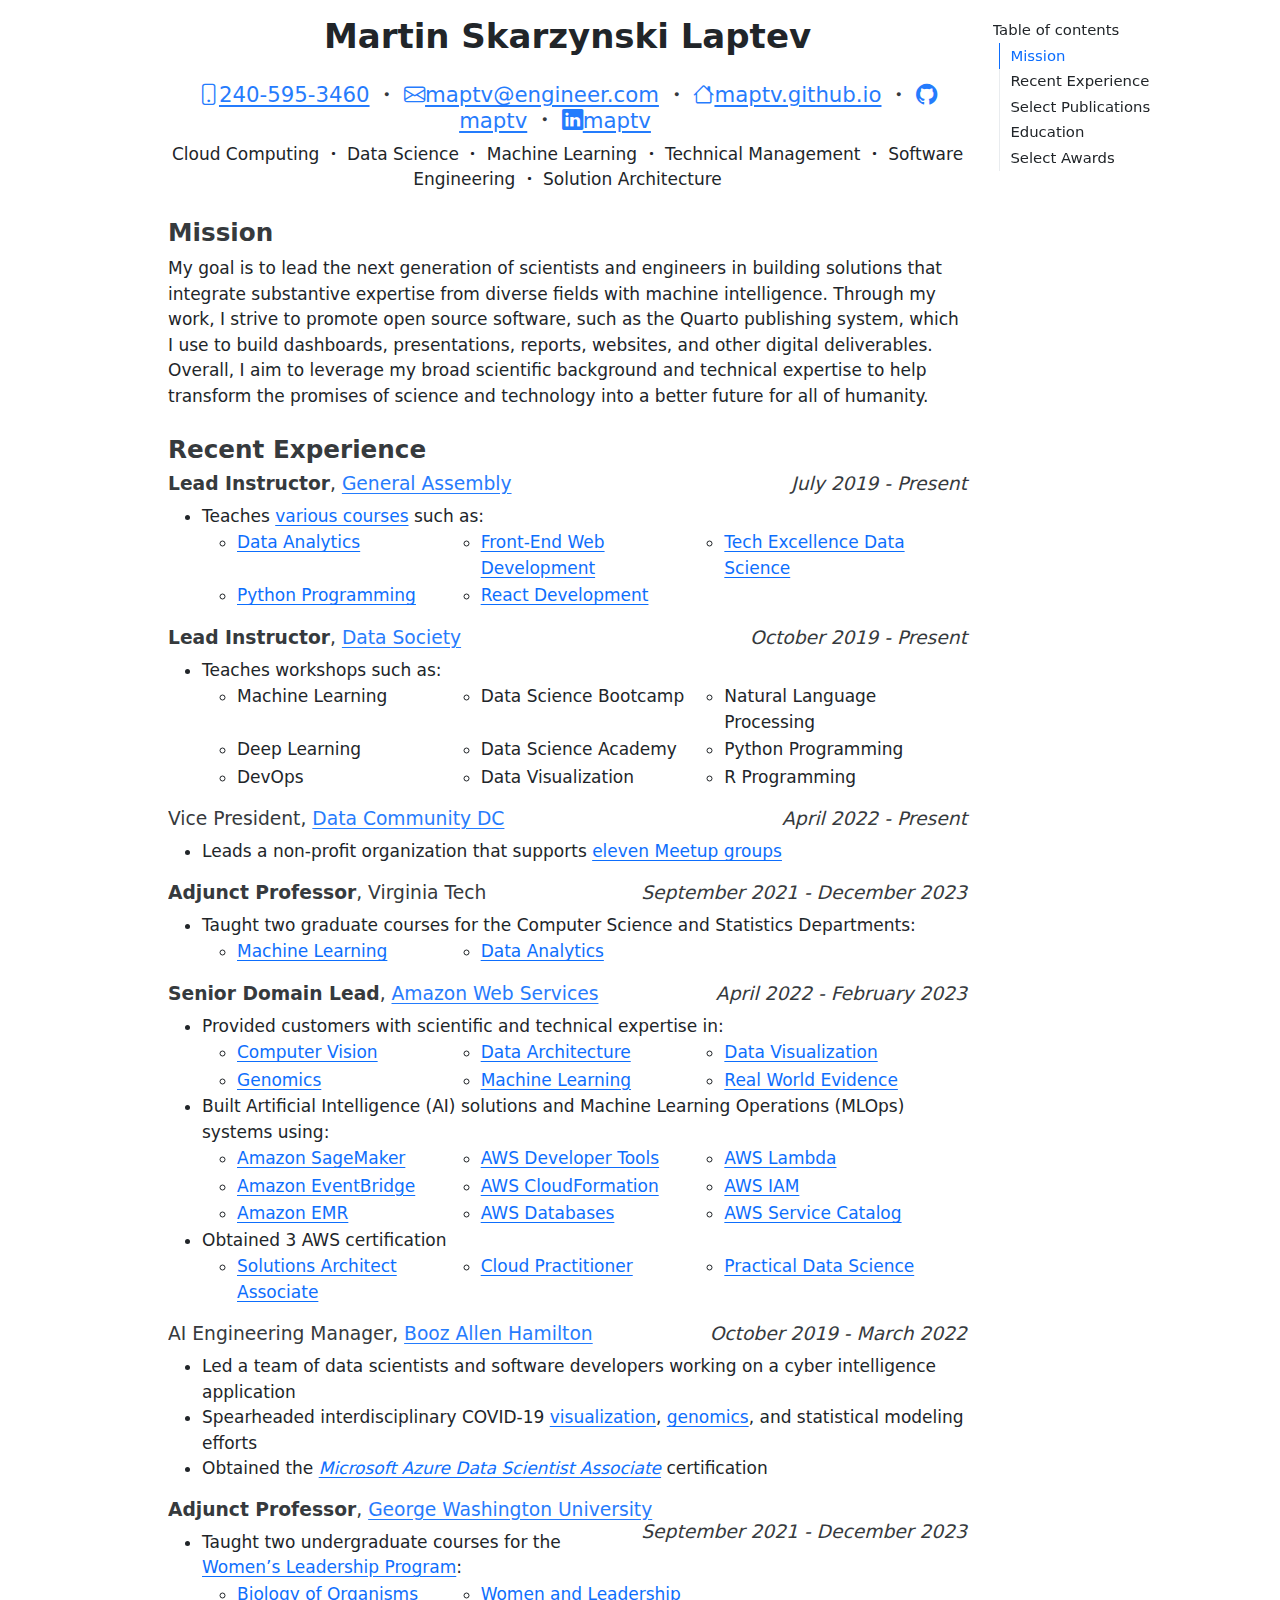
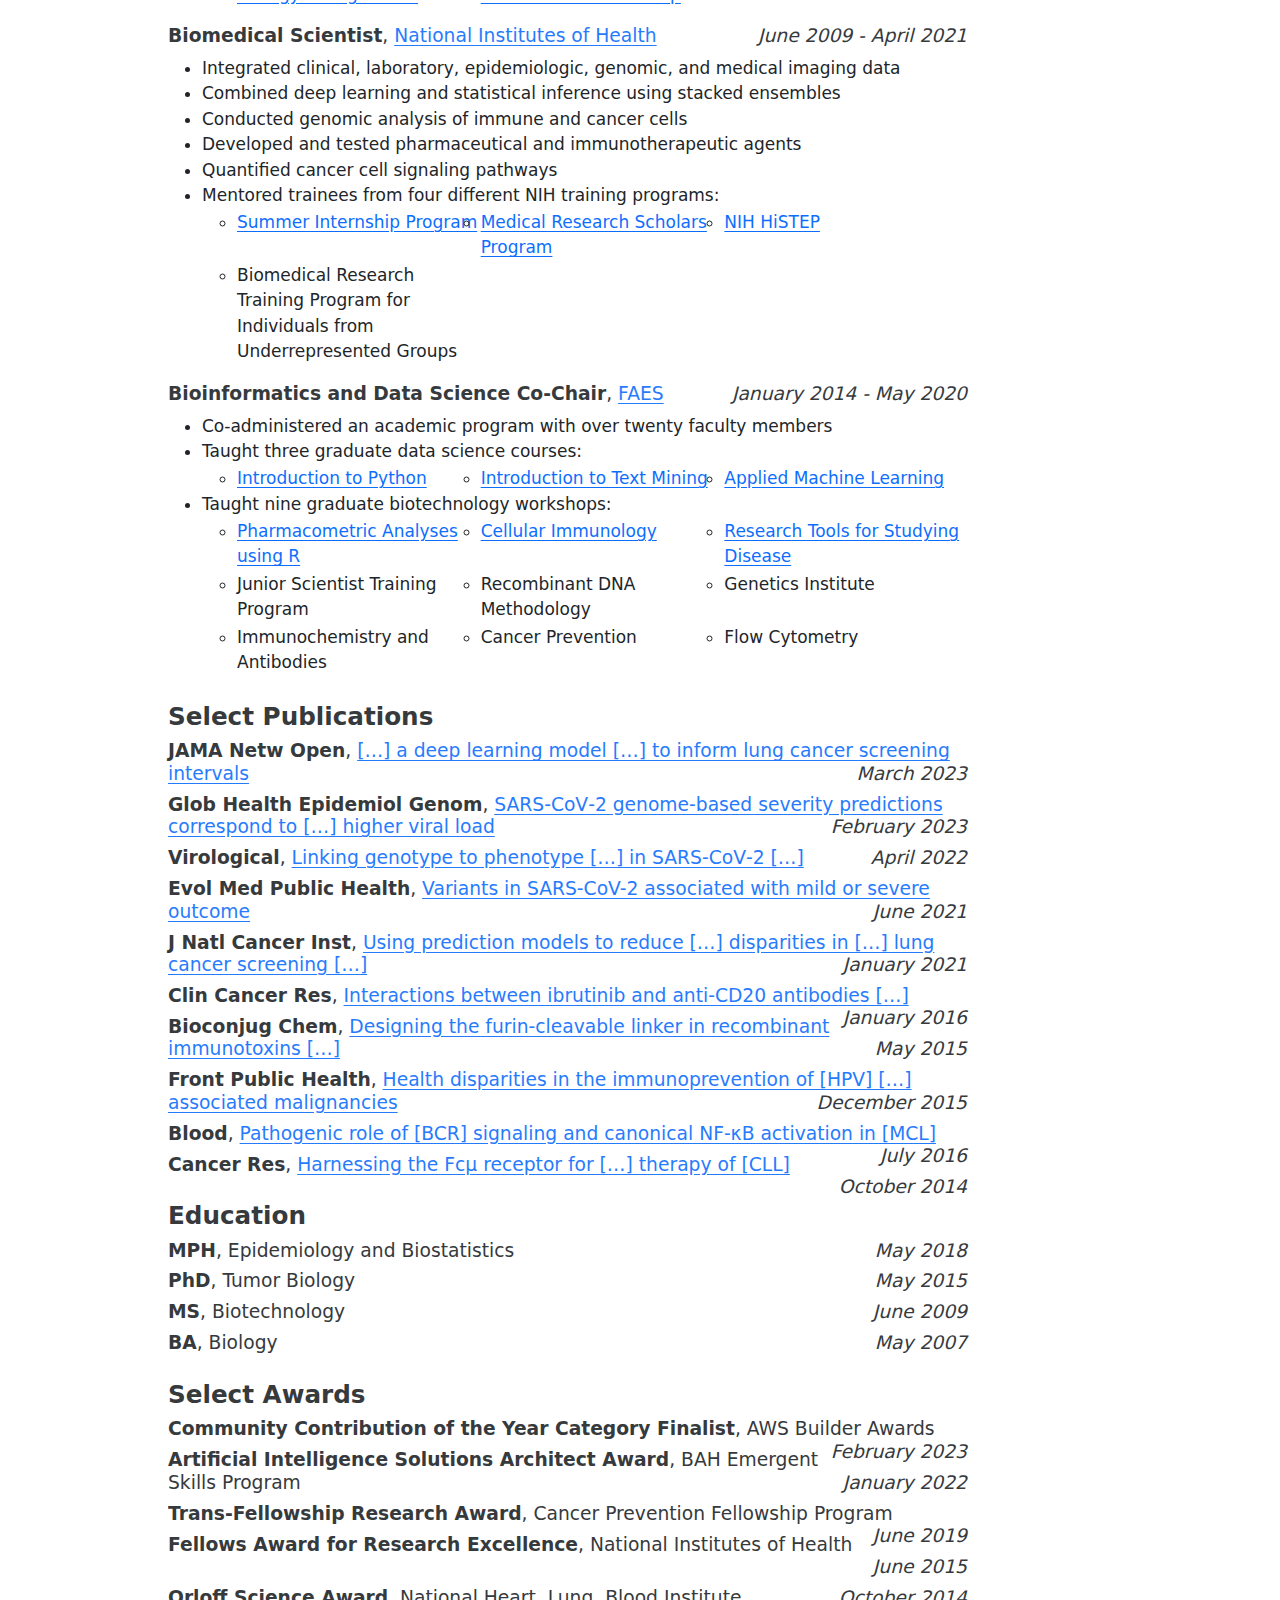
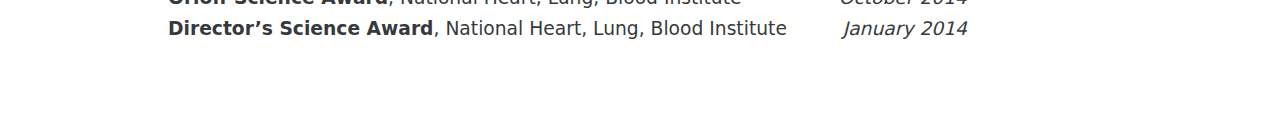
==== index.html @ 361488a6 "need to increase page width" ====
<!DOCTYPE html>
<html xmlns="http://www.w3.org/1999/xhtml" lang="en" xml:lang="en"><head>

<meta charset="utf-8">
<meta name="generator" content="quarto-1.4.489">

<meta name="viewport" content="width=device-width, initial-scale=1.0, user-scalable=yes">


<title>Martin Skarzynski Laptev</title>
<style>
code{white-space: pre-wrap;}
span.smallcaps{font-variant: small-caps;}
div.columns{display: flex; gap: min(4vw, 1.5em);}
div.column{flex: auto; overflow-x: auto;}
div.hanging-indent{margin-left: 1.5em; text-indent: -1.5em;}
ul.task-list{list-style: none;}
ul.task-list li input[type="checkbox"] {
  width: 0.8em;
  margin: 0 0.8em 0.2em -1em; /* quarto-specific, see https://github.com/quarto-dev/quarto-cli/issues/4556 */ 
  vertical-align: middle;
}
</style>


<script src="cv_files/libs/clipboard/clipboard.min.js"></script>
<script src="cv_files/libs/quarto-html/quarto.js"></script>
<script src="cv_files/libs/quarto-html/popper.min.js"></script>
<script src="cv_files/libs/quarto-html/tippy.umd.min.js"></script>
<script src="cv_files/libs/quarto-html/anchor.min.js"></script>
<link href="cv_files/libs/quarto-html/tippy.css" rel="stylesheet">
<link href="cv_files/libs/quarto-html/quarto-syntax-highlighting.css" rel="stylesheet" id="quarto-text-highlighting-styles">
<script src="cv_files/libs/bootstrap/bootstrap.min.js"></script>
<link href="cv_files/libs/bootstrap/bootstrap-icons.css" rel="stylesheet">
<link href="cv_files/libs/bootstrap/bootstrap.min.css" rel="stylesheet" id="quarto-bootstrap" data-mode="light">


<link rel="stylesheet" href="cv.css">
</head>

<body>

<div id="quarto-content" class="page-columns page-rows-contents page-layout-article">
<div id="quarto-margin-sidebar" class="sidebar margin-sidebar">
  <nav id="TOC" role="doc-toc" class="toc-active">
    <h2 id="toc-title">Table of contents</h2>
   
  <ul>
  <li><a href="#mission" id="toc-mission" class="nav-link active" data-scroll-target="#mission">Mission</a></li>
  <li><a href="#recent-experience" id="toc-recent-experience" class="nav-link" data-scroll-target="#recent-experience">Recent Experience</a></li>
  <li><a href="#select-publications" id="toc-select-publications" class="nav-link" data-scroll-target="#select-publications">Select Publications</a></li>
  <li><a href="#education" id="toc-education" class="nav-link" data-scroll-target="#education">Education</a></li>
  <li><a href="#select-awards" id="toc-select-awards" class="nav-link" data-scroll-target="#select-awards">Select Awards</a></li>
  </ul>
</nav>
</div>
<main class="content" id="quarto-document-content">

<header id="title-block-header" class="quarto-title-block default">
<div class="quarto-title">
<h1 class="title">Martin Skarzynski Laptev</h1>
</div>



<div class="quarto-title-meta">

    
  
    
  </div>
  


</header>


<section id="maptvengineer.com-maptv.github.io-maptv-maptv" class="level4 centered">
<h4 class="centered anchored" data-anchor-id="maptvengineer.com-maptv.github.io-maptv-maptv"><a href="tel:240-595-3460" class="bi bi-phone">240-595-3460</a> <span class="bi bi-dot"></span> <a href="mailto:maptv@engineer.com" class="bi bi-envelope">maptv@engineer.com</a> <span class="bi bi-dot"></span> <a href="https://maptv.github.io" class="bi bi-house">maptv.github.io</a> <span class="bi bi-dot"></span> <a href="https://github.com/maptv" class="bi bi-github">maptv</a> <span class="bi bi-dot"></span> <a href="https://linkedin.com/in/maptv" class="bi bi-linkedin">maptv</a></h4>
<section id="cloud-computing-data-science-machine-learning-technical-management-software-engineering-solution-architecture" class="level7 centered">
<p class="heading centered">Cloud Computing <span class="bi bi-dot blue"></span> Data Science <span class="bi bi-dot"></span> Machine Learning <span class="bi bi-dot"></span> Technical Management <span class="bi bi-dot"></span> Software Engineering <span class="bi bi-dot"></span> Solution Architecture</p>
</section>
</section>
<section id="mission" class="level3">
<h3 class="anchored" data-anchor-id="mission">Mission</h3>
<p>My goal is to lead the next generation of scientists and engineers in building solutions that integrate substantive expertise from diverse fields with machine intelligence. Through my work, I strive to promote open source software, such as the Quarto publishing system, which I use to build dashboards, presentations, reports, websites, and other digital deliverables. Overall, I aim to leverage my broad scientific background and technical expertise to help transform the promises of science and technology into a better future for all of humanity.</p>
</section>
<section id="recent-experience" class="level3">
<h3 class="anchored" data-anchor-id="recent-experience">Recent Experience</h3>
<section id="lead-instructor-general-assembly-july-2019-present" class="level5">
<h5 class="anchored" data-anchor-id="lead-instructor-general-assembly-july-2019-present"><span style="font-weight: 900;">Lead Instructor</span>, <a href="https://generalassemb.ly">General Assembly</a> <span class="cvdate">July 2019 ‑ Present</span></h5>
<ul>
<li>Teaches <a href="https://generalassemb.ly/instructors/martin-skarzynski/23420">various courses</a> such as:
<ul>
<li><a href="https://generalassemb.ly/education/data-analytics">Data Analytics</a></li>
<li><a href="https://generalassemb.ly/education/front-end-web-development">Front-End Web Development</a></li>
<li><a href="https://www.boozallen.com/e/insight/blog/path-to-technical-success">Tech Excellence Data Science</a></li>
<li><a href="https://generalassemb.ly/education/python-programming">Python Programming</a></li>
<li><a href="https://generalassemb.ly/education/react-development">React Development</a></li>
</ul></li>
</ul>
</section>
<section id="lead-instructor-data-society-october-2019-present" class="level5">
<h5 class="anchored" data-anchor-id="lead-instructor-data-society-october-2019-present"><span style="font-weight: 900;">Lead Instructor</span>, <a href="https://datasociety.com">Data Society</a> <span class="cvdate">October 2019 ‑ Present</span></h5>
<ul>
<li>Teaches workshops such as:
<ul>
<li>Machine Learning</li>
<li>Data Science Bootcamp</li>
<li>Natural Language Processing</li>
<li>Deep Learning</li>
<li>Data Science Academy</li>
<li>Python Programming</li>
<li>DevOps</li>
<li>Data Visualization</li>
<li>R Programming</li>
</ul></li>
</ul>
</section>
<section id="vice-president-data-community-dc-april-2022-present" class="level5">
<h5 class="anchored" data-anchor-id="vice-president-data-community-dc-april-2022-present">Vice President, <a href="https://www.datacommunitydc.org">Data Community DC</a> <span class="cvdate">April 2022 ‑ Present</span></h5>
<ul>
<li>Leads a non‑profit organization that supports <a href="https://www.datacommunitydc.org/meetups-overview">eleven Meetup groups</a></li>
</ul>
</section>
<section id="adjunct-professor-virginia-tech-september-2021-december-2023" class="level5">
<h5 class="anchored" data-anchor-id="adjunct-professor-virginia-tech-september-2021-december-2023"><span style="font-weight: 900;">Adjunct Professor</span>, Virginia Tech <span class="cvdate">September 2021 ‑ December 2023</span></h5>
<ul>
<li>Taught two graduate courses for the Computer Science and Statistics Departments:
<ul>
<li><a href="https://cs.vt.edu/Graduate/Courses/GradCourseDescriptions.html#:~:text=CS%205805%2D6%20%2D%20Machine%20Learning%C2%A0">Machine Learning</a></li>
<li><a href="https://cs.vt.edu/Graduate/Courses/GradCourseDescriptions.html#:~:text=CS%205525%2D6%20(STAT%205525%2D6)%20%2D%20Data%20Analytics">Data Analytics</a></li>
</ul></li>
</ul>
</section>
<section id="senior-domain-lead-amazon-web-services-april-2022-february-2023" class="level5">
<h5 class="anchored" data-anchor-id="senior-domain-lead-amazon-web-services-april-2022-february-2023"><span style="font-weight: 900;">Senior Domain Lead</span>, <a href="https://aws.amazon.com">Amazon Web Services</a> <span class="cvdate">April 2022 ‑ February 2023</span></h5>
<ul>
<li>Provided customers with scientific and technical expertise in:
<ul>
<li><a href="https://aws.amazon.com/health/solutions/medicalimaging">Computer Vision</a></li>
<li><a href="https://aws.amazon.com/big-data/datalakes-and-analytics/modern-data-architecture">Data Architecture</a></li>
<li><a href="https://docs.aws.amazon.com/wellarchitected/latest/analytics-lens/data-visualization">Data Visualization</a></li>
<li><a href="https://aws.amazon.com/health/genomics">Genomics</a></li>
<li><a href="https://aws.amazon.com/health/machine-learning">Machine Learning</a></li>
<li><a href="https://aws.amazon.com/marketplace/solutions/healthcare/health-records">Real World Evidence</a></li>
</ul></li>
<li>Built Artificial Intelligence (AI) solutions and Machine Learning Operations (MLOps) systems using:
<ul>
<li><a href="https://aws.amazon.com/sagemaker">Amazon SageMaker</a></li>
<li><a href="https://aws.amazon.com/developer/tools##Browse_by_Tool_Type">AWS Developer Tools</a></li>
<li><a href="https://aws.amazon.com/lambda">AWS Lambda</a></li>
<li><a href="https://aws.amazon.com/eventbridge">Amazon EventBridge</a></li>
<li><a href="https://aws.amazon.com/cloudformation">AWS CloudFormation</a></li>
<li><a href="https://aws.amazon.com/iam">AWS IAM</a></li>
<li><a href="https://aws.amazon.com/emr">Amazon EMR</a></li>
<li><a href="https://aws.amazon.com/products/databases">AWS Databases</a></li>
<li><a href="https://aws.amazon.com/servicecatalog">AWS Service Catalog</a></li>
</ul></li>
<li>Obtained 3 AWS certification
<ul>
<li><a href="https://www.credly.com/badges/1ae81600-c0cb-47b4-8610-e0c58bff6741/public_url">Solutions Architect Associate</a></li>
<li><a href="https://www.credly.com/badges/c3143f03-6ebb-4f16-827c-c89f8db2a3cf/public_url">Cloud Practitioner</a></li>
<li><a href="https://www.coursera.org/account/accomplishments/specialization/certificate/MU388FKRUUL3">Practical Data Science</a></li>
</ul></li>
</ul>
</section>
<section id="ai-engineering-manager-booz-allen-hamilton-october-2019-march-2022" class="level5">
<h5 class="anchored" data-anchor-id="ai-engineering-manager-booz-allen-hamilton-october-2019-march-2022">AI Engineering Manager, <a href="https://www.boozallen.com">Booz Allen Hamilton</a> <span class="cvdate">October 2019 ‑ March 2022</span></h5>
<ul>
<li>Led a team of data scientists and software developers working on a cyber intelligence application</li>
<li>Spearheaded interdisciplinary COVID‑19 <a href="https://www.boozallen.com/c/insight/blog/epimaps-data-visualization-for-healthcare">visualization</a>, <a href="https://mskar.github.io/var">genomics</a>, and statistical modeling efforts</li>
<li>Obtained the <a href="https://www.credly.com/badges/99aa294a-2b69-40f2-a607-0e7b91ffb5f6/public_url" class="italic">Microsoft Azure Data Scientist Associate</a> certification</li>
</ul>
</section>
<section id="adjunct-professor-george-washington-university-september-2021-december-2023" class="level5">
<h5 class="anchored" data-anchor-id="adjunct-professor-george-washington-university-september-2021-december-2023"><span style="font-weight: 900;">Adjunct Professor</span>, <a href="https://www.gwu.edu">George Washington University</a> <span class="cvdate">September 2021 ‑ December 2023</span></h5>
<ul>
<li>Taught two undergraduate courses for the <a href="https://wlp.gwu.edu">Women’s Leadership Program</a>:
<ul>
<li><a href="https://wlp.gwu.edu/science-health-and-medicine#:~:text=Introductory%20Biology%3A%20Biology%20of%20Organisms">Biology of Organisms</a></li>
<li><a href="https://wlp.gwu.edu/science-health-and-medicine#:~:text=Biology%20of%20Organisms-,Symposium,-The%20weekly%20symposia">Women and Leadership</a></li>
</ul></li>
</ul>
</section>
<section id="biomedical-scientist-national-institutes-of-health-june-2009-april-2021" class="level5">
<h5 class="anchored" data-anchor-id="biomedical-scientist-national-institutes-of-health-june-2009-april-2021"><span style="font-weight: 900;">Biomedical Scientist</span>, <a href="https://www.nih.gov">National Institutes of Health</a> <span class="cvdate">June 2009 ‑ April 2021</span></h5>
<ul>
<li>Integrated clinical, laboratory, epidemiologic, genomic, and medical imaging data</li>
<li>Combined deep learning and statistical inference using stacked ensembles</li>
<li>Conducted genomic analysis of immune and cancer cells</li>
<li>Developed and tested pharmaceutical and immunotherapeutic agents</li>
<li>Quantified cancer cell signaling pathways</li>
<li>Mentored trainees from four different NIH training programs:
<ul>
<li><a href="https://www.training.nih.gov/research-training/pb/sip">Summer Internship Program</a></li>
<li><a href="https://clinicalcenter.nih.gov/training/mrsp">Medical Research Scholars Program</a></li>
<li><a href="https://www.training.nih.gov/research-training/hs/hs-sip/histep">NIH HiSTEP</a></li>
<li>Biomedical Research Training Program for Individuals from Underrepresented Groups</li>
</ul></li>
</ul>
</section>
<section id="bioinformatics-and-data-science-co-chair-faes-january-2014-may-2020" class="level5">
<h5 class="anchored" data-anchor-id="bioinformatics-and-data-science-co-chair-faes-january-2014-may-2020"><span style="font-weight: 900;">Bioinformatics and Data Science Co-Chair</span>, <a href="https://faes.org">FAES</a> <span class="cvdate">January 2014 ‑ May 2020</span></h5>
<ul>
<li>Co‑administered an academic program with over twenty faculty members</li>
<li>Taught three graduate data science courses:
<ul>
<li><a href="https://github.com/biof309">Introduction to Python</a></li>
<li><a href="https://github.com/biof395">Introduction to Text Mining</a></li>
<li><a href="https://biof509.github.io">Applied Machine Learning</a></li>
</ul></li>
<li>Taught nine graduate biotechnology workshops:
<ul>
<li><a href="https://education.faes.org/search/publicCourseSearchDetails.do?method=load&amp;courseId=1059989">Pharmacometric Analyses using R</a></li>
<li><a href="https://education.faes.org/search/publicCourseSearchDetails.do?method=load&amp;courseId=1409949">Cellular Immunology</a></li>
<li><a href="https://education.faes.org/search/publicCourseSearchDetails.do?method=load&amp;courseId=1151070">Research Tools for Studying Disease</a></li>
<li>Junior Scientist Training Program</li>
<li>Recombinant DNA Methodology</li>
<li>Genetics Institute</li>
<li>Immunochemistry and Antibodies</li>
<li>Cancer Prevention</li>
<li>Flow Cytometry</li>
</ul></li>
</ul>
</section>
</section>
<section id="select-publications" class="level3">
<h3 class="anchored" data-anchor-id="select-publications">Select Publications</h3>
<section id="jama-netw-open-a-deep-learning-model-to-inform-lung-cancer-screening-intervals-march-2023" class="level5">
<h5 class="anchored" data-anchor-id="jama-netw-open-a-deep-learning-model-to-inform-lung-cancer-screening-intervals-march-2023"><span style="font-weight: 900;">JAMA Netw Open</span>, <a href="https://jamanetwork.com/journals/jamanetworkopen/fullarticle/2802522">[…] a deep learning model […] to inform lung cancer screening intervals</a> <span class="cvdate">March 2023</span></h5>
</section>
<section id="glob-health-epidemiol-genom-sarscov2-genomebased-severity-predictions-correspond-to-higher-viral-load-february-2023" class="level5">
<h5 class="anchored" data-anchor-id="glob-health-epidemiol-genom-sarscov2-genomebased-severity-predictions-correspond-to-higher-viral-load-february-2023"><span style="font-weight: 900;">Glob Health Epidemiol Genom</span>, <a href="https://www.ncbi.nlm.nih.gov/pmc/articles/PMC9173902">SARS‐CoV‐2 genome‐based severity predictions correspond to […] higher viral load</a> <span class="cvdate">February 2023</span></h5>
</section>
<section id="virological-linking-genotype-to-phenotype-in-sarscov2-april-2022" class="level5">
<h5 class="anchored" data-anchor-id="virological-linking-genotype-to-phenotype-in-sarscov2-april-2022"><span style="font-weight: 900;">Virological</span>, <a href="https://virological.org/t/linking-genotype-to-phenotype-further-exploration-of-mutations-in-sars-cov-2-associated-with-mild-or-severe-outcomes/794">Linking genotype to phenotype […] in SARS‐CoV‐2 […]</a> <span class="cvdate">April 2022</span></h5>
</section>
<section id="evol-med-public-health-variants-in-sars-cov-2-associated-with-mild-or-severe-outcome-june-2021" class="level5">
<h5 class="anchored" data-anchor-id="evol-med-public-health-variants-in-sars-cov-2-associated-with-mild-or-severe-outcome-june-2021"><span style="font-weight: 900;">Evol Med Public Health</span>, <a href="https://www.ncbi.nlm.nih.gov/pmc/articles/PMC8385248">Variants in SARS-CoV-2 associated with mild or severe outcome</a> <span class="cvdate">June 2021</span></h5>
</section>
<section id="j-natl-cancer-inst-using-prediction-models-to-reduce-disparities-in-lung-cancer-screening-january-2021" class="level5">
<h5 class="anchored" data-anchor-id="j-natl-cancer-inst-using-prediction-models-to-reduce-disparities-in-lung-cancer-screening-january-2021"><span style="font-weight: 900;">J Natl Cancer Inst</span>, <a href="https://www.ncbi.nlm.nih.gov/pmc/articles/PMC8562965">Using prediction models to reduce […] disparities in […] lung cancer screening […]</a> <span class="cvdate">January 2021</span></h5>
</section>
<section id="clin-cancer-res-interactions-between-ibrutinib-and-anticd20-antibodies-january-2016" class="level5">
<h5 class="anchored" data-anchor-id="clin-cancer-res-interactions-between-ibrutinib-and-anticd20-antibodies-january-2016"><span style="font-weight: 900;">Clin Cancer Res</span>, <a href="https://www.ncbi.nlm.nih.gov/pmc/articles/PMC4703510">Interactions between ibrutinib and anti‐CD20 antibodies […]</a> <span class="cvdate">January 2016</span></h5>
</section>
<section id="bioconjug-chem-designing-the-furincleavable-linker-in-recombinant-immunotoxins-may-2015" class="level5">
<h5 class="anchored" data-anchor-id="bioconjug-chem-designing-the-furincleavable-linker-in-recombinant-immunotoxins-may-2015"><span style="font-weight: 900;">Bioconjug Chem</span>, <a href="https://www.ncbi.nlm.nih.gov/pmc/articles/PMC7724502">Designing the furin‐cleavable linker in recombinant immunotoxins […]</a> <span class="cvdate">May 2015</span></h5>
</section>
<section id="front-public-health-health-disparities-in-the-immunoprevention-of-hpv-associated-malignancies-december-2015" class="level5">
<h5 class="anchored" data-anchor-id="front-public-health-health-disparities-in-the-immunoprevention-of-hpv-associated-malignancies-december-2015"><span style="font-weight: 900;">Front Public Health</span>, <a href="https://www.ncbi.nlm.nih.gov/pmc/articles/PMC4682020">Health disparities in the immunoprevention of [HPV] […] associated malignancies</a> <span class="cvdate">December 2015</span></h5>
</section>
<section id="blood-pathogenic-role-of-bcr-signaling-and-canonical-nf-κb-activation-in-mcl-july-2016" class="level5">
<h5 class="anchored" data-anchor-id="blood-pathogenic-role-of-bcr-signaling-and-canonical-nf-κb-activation-in-mcl-july-2016"><span style="font-weight: 900;">Blood</span>, <a href="https://www.ncbi.nlm.nih.gov/pmc/articles/PMC4937360">Pathogenic role of [BCR] signaling and canonical NF-κB activation in [MCL]</a> <span class="cvdate">July 2016</span></h5>
</section>
<section id="cancer-res-harnessing-the-fcμ-receptor-for-therapy-of-cll-october-2014" class="level5">
<h5 class="anchored" data-anchor-id="cancer-res-harnessing-the-fcμ-receptor-for-therapy-of-cll-october-2014"><span style="font-weight: 900;">Cancer Res</span>, <a href="https://www.ncbi.nlm.nih.gov/pmc/articles/PMC4268434">Harnessing the Fcμ receptor for […] therapy of [CLL]</a> <span class="cvdate">October 2014</span></h5>
</section>
</section>
<section id="education" class="level3">
<h3 class="anchored" data-anchor-id="education">Education</h3>
<section id="mph-epidemiology-and-biostatistics-may-2018" class="level5">
<h5 class="anchored" data-anchor-id="mph-epidemiology-and-biostatistics-may-2018"><span style="font-weight: 900;">MPH</span>, Epidemiology and Biostatistics <span class="cvdate">May 2018</span></h5>
</section>
<section id="phd-tumor-biology-may-2015" class="level5">
<h5 class="anchored" data-anchor-id="phd-tumor-biology-may-2015"><span style="font-weight: 900;">PhD</span>, Tumor Biology <span class="cvdate">May 2015</span></h5>
</section>
<section id="ms-biotechnology-june-2009" class="level5">
<h5 class="anchored" data-anchor-id="ms-biotechnology-june-2009"><span style="font-weight: 900;">MS</span>, Biotechnology <span class="cvdate">June 2009</span></h5>
</section>
<section id="ba-biology-may-2007" class="level5">
<h5 class="anchored" data-anchor-id="ba-biology-may-2007"><span style="font-weight: 900;">BA</span>, Biology <span class="cvdate">May 2007</span></h5>
</section>
</section>
<section id="select-awards" class="level3">
<h3 class="anchored" data-anchor-id="select-awards">Select Awards</h3>
<section id="community-contribution-of-the-year-category-finalist-aws-builder-awards-february-2023" class="level5">
<h5 class="anchored" data-anchor-id="community-contribution-of-the-year-category-finalist-aws-builder-awards-february-2023"><span style="font-weight: 900;">Community Contribution of the Year Category Finalist</span>, AWS Builder Awards <span class="cvdate">February 2023</span></h5>
</section>
<section id="artificial-intelligence-solutions-architect-award-bah-emergent-skills-program-january-2022" class="level5">
<h5 class="anchored" data-anchor-id="artificial-intelligence-solutions-architect-award-bah-emergent-skills-program-january-2022"><span style="font-weight: 900;">Artificial Intelligence Solutions Architect Award</span>, BAH Emergent Skills Program <span class="cvdate">January 2022</span></h5>
</section>
<section id="transfellowship-research-award-cancer-prevention-fellowship-program-june-2019" class="level5">
<h5 class="anchored" data-anchor-id="transfellowship-research-award-cancer-prevention-fellowship-program-june-2019"><span style="font-weight: 900;">Trans‐Fellowship Research Award</span>, Cancer Prevention Fellowship Program <span class="cvdate">June 2019</span></h5>
</section>
<section id="fellows-award-for-research-excellence-national-institutes-of-health-june-2015" class="level5">
<h5 class="anchored" data-anchor-id="fellows-award-for-research-excellence-national-institutes-of-health-june-2015"><span style="font-weight: 900;">Fellows Award for Research Excellence</span>, National Institutes of Health <span class="cvdate">June 2015</span></h5>
</section>
<section id="orloff-science-award-national-heart-lung-blood-institute-october-2014" class="level5">
<h5 class="anchored" data-anchor-id="orloff-science-award-national-heart-lung-blood-institute-october-2014"><span style="font-weight: 900;">Orloff Science Award</span>, National Heart, Lung, Blood Institute <span class="cvdate">October 2014</span></h5>
</section>
<section id="directors-science-award-national-heart-lung-blood-institute-january-2014" class="level5">
<h5 class="anchored" data-anchor-id="directors-science-award-national-heart-lung-blood-institute-january-2014"><span style="font-weight: 900;">Director’s Science Award</span>, National Heart, Lung, Blood Institute <span class="cvdate">January 2014</span></h5>
<script src="../scripts/time.js"></script>
<script>
const tooltipTriggerList = document.querySelectorAll('[data-bs-toggle="tooltip"]')
const tooltipList = [...tooltipTriggerList].map(tooltipTriggerEl => new bootstrap.Tooltip(tooltipTriggerEl))
</script>
<style>
div#quarto-sidebar-glass { display: none !important; }
ul.navbar-nav.navbar-nav-scroll { -webkit-flex-direction: row !important; }
#quarto-sidebar { padding: 0px; overflow-x: hidden !important; }
#quarto-sidebar > * { padding: 0px; }
@media only screen and (max-width: 991px) { #quarto-search { display: none !important; } #quarto-sidebar { padding: 0px 9px 0px 9px !important; } }
@media only screen and (max-width: 767px) { div.cell.page-columns.page-full { display: none !important; } }
</style>
</section>
</section>

</main>
<!-- /main column -->
<script id="quarto-html-after-body" type="application/javascript">
window.document.addEventListener("DOMContentLoaded", function (event) {
  const toggleBodyColorMode = (bsSheetEl) => {
    const mode = bsSheetEl.getAttribute("data-mode");
    const bodyEl = window.document.querySelector("body");
    if (mode === "dark") {
      bodyEl.classList.add("quarto-dark");
      bodyEl.classList.remove("quarto-light");
    } else {
      bodyEl.classList.add("quarto-light");
      bodyEl.classList.remove("quarto-dark");
    }
  }
  const toggleBodyColorPrimary = () => {
    const bsSheetEl = window.document.querySelector("link#quarto-bootstrap");
    if (bsSheetEl) {
      toggleBodyColorMode(bsSheetEl);
    }
  }
  toggleBodyColorPrimary();  
  const icon = "";
  const anchorJS = new window.AnchorJS();
  anchorJS.options = {
    placement: 'right',
    icon: icon
  };
  anchorJS.add('.anchored');
  const isCodeAnnotation = (el) => {
    for (const clz of el.classList) {
      if (clz.startsWith('code-annotation-')) {                     
        return true;
      }
    }
    return false;
  }
  const clipboard = new window.ClipboardJS('.code-copy-button', {
    text: function(trigger) {
      const codeEl = trigger.previousElementSibling.cloneNode(true);
      for (const childEl of codeEl.children) {
        if (isCodeAnnotation(childEl)) {
          childEl.remove();
        }
      }
      return codeEl.innerText;
    }
  });
  clipboard.on('success', function(e) {
    // button target
    const button = e.trigger;
    // don't keep focus
    button.blur();
    // flash "checked"
    button.classList.add('code-copy-button-checked');
    var currentTitle = button.getAttribute("title");
    button.setAttribute("title", "Copied!");
    let tooltip;
    if (window.bootstrap) {
      button.setAttribute("data-bs-toggle", "tooltip");
      button.setAttribute("data-bs-placement", "left");
      button.setAttribute("data-bs-title", "Copied!");
      tooltip = new bootstrap.Tooltip(button, 
        { trigger: "manual", 
          customClass: "code-copy-button-tooltip",
          offset: [0, -8]});
      tooltip.show();    
    }
    setTimeout(function() {
      if (tooltip) {
        tooltip.hide();
        button.removeAttribute("data-bs-title");
        button.removeAttribute("data-bs-toggle");
        button.removeAttribute("data-bs-placement");
      }
      button.setAttribute("title", currentTitle);
      button.classList.remove('code-copy-button-checked');
    }, 1000);
    // clear code selection
    e.clearSelection();
  });
  function tippyHover(el, contentFn, onTriggerFn, onUntriggerFn) {
    const config = {
      allowHTML: true,
      maxWidth: 500,
      delay: 100,
      arrow: false,
      appendTo: function(el) {
          return el.parentElement;
      },
      interactive: true,
      interactiveBorder: 10,
      theme: 'quarto',
      placement: 'bottom-start',
    };
    if (contentFn) {
      config.content = contentFn;
    }
    if (onTriggerFn) {
      config.onTrigger = onTriggerFn;
    }
    if (onUntriggerFn) {
      config.onUntrigger = onUntriggerFn;
    }
    window.tippy(el, config); 
  }
  const noterefs = window.document.querySelectorAll('a[role="doc-noteref"]');
  for (var i=0; i<noterefs.length; i++) {
    const ref = noterefs[i];
    tippyHover(ref, function() {
      // use id or data attribute instead here
      let href = ref.getAttribute('data-footnote-href') || ref.getAttribute('href');
      try { href = new URL(href).hash; } catch {}
      const id = href.replace(/^#\/?/, "");
      const note = window.document.getElementById(id);
      return note.innerHTML;
    });
  }
  const xrefs = window.document.querySelectorAll('a.quarto-xref');
  const processXRef = (id, note) => {
    // Strip column container classes
    const stripColumnClz = (el) => {
      el.classList.remove("page-full", "page-columns");
      if (el.children) {
        for (const child of el.children) {
          stripColumnClz(child);
        }
      }
    }
    stripColumnClz(note)
    const typesetMath = (el) => {
      if (window.MathJax) {
        // MathJax Typeset
        window.MathJax.typeset([el]);
      } else if (window.katex) {
        // KaTeX Render
        var mathElements = el.getElementsByClassName("math");
        var macros = [];
        for (var i = 0; i < mathElements.length; i++) {
          var texText = mathElements[i].firstChild;
          if (mathElements[i].tagName == "SPAN") {
            window.katex.render(texText.data, mathElements[i], {
              displayMode: mathElements[i].classList.contains('display'),
              throwOnError: false,
              macros: macros,
              fleqn: false
            });
          }
        }
      }
    }
    if (id === null || id.startsWith('sec-')) {
      // Special case sections, only their first couple elements
      const container = document.createElement("div");
      if (note.children && note.children.length > 2) {
        for (let i = 0; i < 2; i++) {
          container.appendChild(note.children[i].cloneNode(true));
        }
        typesetMath(container);
        return container.innerHTML
      } else {
        typesetMath(note);
        return note.innerHTML;
      }
    } else {
      // Remove any anchor links if they are present
      const anchorLink = note.querySelector('a.anchorjs-link');
      if (anchorLink) {
        anchorLink.remove();
      }
      typesetMath(note);
      return note.innerHTML;
    }
  }
  for (var i=0; i<xrefs.length; i++) {
    const xref = xrefs[i];
    tippyHover(xref, undefined, function(instance) {
      instance.disable();
      let url = xref.getAttribute('href');
      let hash = undefined; 
      if (url.startsWith('#')) {
        hash = url;
      } else {
        try { hash = new URL(url).hash; } catch {}
      }
      if (hash) {
        const id = hash.replace(/^#\/?/, "");
        const note = window.document.getElementById(id);
        if (note !== null) {
          try {
            const html = processXRef(id, note.cloneNode(true));
            instance.setContent(html);
          } finally {
            instance.enable();
            instance.show();
          }
        } else {
          // See if we can fetch this
          fetch(url.split('#')[0])
          .then(res => res.text())
          .then(html => {
            const parser = new DOMParser();
            const htmlDoc = parser.parseFromString(html, "text/html");
            const note = htmlDoc.getElementById(id);
            if (note !== null) {
              const html = processXRef(id, note);
              instance.setContent(html);
            } 
          }).finally(() => {
            instance.enable();
            instance.show();
          });
        }
      } else {
        // See if we can fetch a full url (with no hash to target)
        // This is a special case and we should probably do some content thinning / targeting
        fetch(url)
        .then(res => res.text())
        .then(html => {
          const parser = new DOMParser();
          const htmlDoc = parser.parseFromString(html, "text/html");
          const note = htmlDoc.querySelector('main.content');
          if (note !== null) {
            // This should only happen for chapter cross references
            // (since there is no id in the URL)
            // remove the first header
            if (note.children.length > 0 && note.children[0].tagName === "HEADER") {
              note.children[0].remove();
            }
            const html = processXRef(null, note);
            instance.setContent(html);
          } 
        }).finally(() => {
          instance.enable();
          instance.show();
        });
      }
    }, function(instance) {
    });
  }
      let selectedAnnoteEl;
      const selectorForAnnotation = ( cell, annotation) => {
        let cellAttr = 'data-code-cell="' + cell + '"';
        let lineAttr = 'data-code-annotation="' +  annotation + '"';
        const selector = 'span[' + cellAttr + '][' + lineAttr + ']';
        return selector;
      }
      const selectCodeLines = (annoteEl) => {
        const doc = window.document;
        const targetCell = annoteEl.getAttribute("data-target-cell");
        const targetAnnotation = annoteEl.getAttribute("data-target-annotation");
        const annoteSpan = window.document.querySelector(selectorForAnnotation(targetCell, targetAnnotation));
        const lines = annoteSpan.getAttribute("data-code-lines").split(",");
        const lineIds = lines.map((line) => {
          return targetCell + "-" + line;
        })
        let top = null;
        let height = null;
        let parent = null;
        if (lineIds.length > 0) {
            //compute the position of the single el (top and bottom and make a div)
            const el = window.document.getElementById(lineIds[0]);
            top = el.offsetTop;
            height = el.offsetHeight;
            parent = el.parentElement.parentElement;
          if (lineIds.length > 1) {
            const lastEl = window.document.getElementById(lineIds[lineIds.length - 1]);
            const bottom = lastEl.offsetTop + lastEl.offsetHeight;
            height = bottom - top;
          }
          if (top !== null && height !== null && parent !== null) {
            // cook up a div (if necessary) and position it 
            let div = window.document.getElementById("code-annotation-line-highlight");
            if (div === null) {
              div = window.document.createElement("div");
              div.setAttribute("id", "code-annotation-line-highlight");
              div.style.position = 'absolute';
              parent.appendChild(div);
            }
            div.style.top = top - 2 + "px";
            div.style.height = height + 4 + "px";
            div.style.left = 0;
            let gutterDiv = window.document.getElementById("code-annotation-line-highlight-gutter");
            if (gutterDiv === null) {
              gutterDiv = window.document.createElement("div");
              gutterDiv.setAttribute("id", "code-annotation-line-highlight-gutter");
              gutterDiv.style.position = 'absolute';
              const codeCell = window.document.getElementById(targetCell);
              const gutter = codeCell.querySelector('.code-annotation-gutter');
              gutter.appendChild(gutterDiv);
            }
            gutterDiv.style.top = top - 2 + "px";
            gutterDiv.style.height = height + 4 + "px";
          }
          selectedAnnoteEl = annoteEl;
        }
      };
      const unselectCodeLines = () => {
        const elementsIds = ["code-annotation-line-highlight", "code-annotation-line-highlight-gutter"];
        elementsIds.forEach((elId) => {
          const div = window.document.getElementById(elId);
          if (div) {
            div.remove();
          }
        });
        selectedAnnoteEl = undefined;
      };
        // Handle positioning of the toggle
    window.addEventListener(
      "resize",
      throttle(() => {
        elRect = undefined;
        if (selectedAnnoteEl) {
          selectCodeLines(selectedAnnoteEl);
        }
      }, 10)
    );
    function throttle(fn, ms) {
    let throttle = false;
    let timer;
      return (...args) => {
        if(!throttle) { // first call gets through
            fn.apply(this, args);
            throttle = true;
        } else { // all the others get throttled
            if(timer) clearTimeout(timer); // cancel #2
            timer = setTimeout(() => {
              fn.apply(this, args);
              timer = throttle = false;
            }, ms);
        }
      };
    }
      // Attach click handler to the DT
      const annoteDls = window.document.querySelectorAll('dt[data-target-cell]');
      for (const annoteDlNode of annoteDls) {
        annoteDlNode.addEventListener('click', (event) => {
          const clickedEl = event.target;
          if (clickedEl !== selectedAnnoteEl) {
            unselectCodeLines();
            const activeEl = window.document.querySelector('dt[data-target-cell].code-annotation-active');
            if (activeEl) {
              activeEl.classList.remove('code-annotation-active');
            }
            selectCodeLines(clickedEl);
            clickedEl.classList.add('code-annotation-active');
          } else {
            // Unselect the line
            unselectCodeLines();
            clickedEl.classList.remove('code-annotation-active');
          }
        });
      }
  const findCites = (el) => {
    const parentEl = el.parentElement;
    if (parentEl) {
      const cites = parentEl.dataset.cites;
      if (cites) {
        return {
          el,
          cites: cites.split(' ')
        };
      } else {
        return findCites(el.parentElement)
      }
    } else {
      return undefined;
    }
  };
  var bibliorefs = window.document.querySelectorAll('a[role="doc-biblioref"]');
  for (var i=0; i<bibliorefs.length; i++) {
    const ref = bibliorefs[i];
    const citeInfo = findCites(ref);
    if (citeInfo) {
      tippyHover(citeInfo.el, function() {
        var popup = window.document.createElement('div');
        citeInfo.cites.forEach(function(cite) {
          var citeDiv = window.document.createElement('div');
          citeDiv.classList.add('hanging-indent');
          citeDiv.classList.add('csl-entry');
          var biblioDiv = window.document.getElementById('ref-' + cite);
          if (biblioDiv) {
            citeDiv.innerHTML = biblioDiv.innerHTML;
          }
          popup.appendChild(citeDiv);
        });
        return popup.innerHTML;
      });
    }
  }
});
</script>
</div> <!-- /content -->




</body></html>
---- cv_files/libs/quarto-html/tippy.css ----
.tippy-box[data-animation=fade][data-state=hidden]{opacity:0}[data-tippy-root]{max-width:calc(100vw - 10px)}.tippy-box{position:relative;background-color:#333;color:#fff;border-radius:4px;font-size:14px;line-height:1.4;white-space:normal;outline:0;transition-property:transform,visibility,opacity}.tippy-box[data-placement^=top]>.tippy-arrow{bottom:0}.tippy-box[data-placement^=top]>.tippy-arrow:before{bottom:-7px;left:0;border-width:8px 8px 0;border-top-color:initial;transform-origin:center top}.tippy-box[data-placement^=bottom]>.tippy-arrow{top:0}.tippy-box[data-placement^=bottom]>.tippy-arrow:before{top:-7px;left:0;border-width:0 8px 8px;border-bottom-color:initial;transform-origin:center bottom}.tippy-box[data-placement^=left]>.tippy-arrow{right:0}.tippy-box[data-placement^=left]>.tippy-arrow:before{border-width:8px 0 8px 8px;border-left-color:initial;right:-7px;transform-origin:center left}.tippy-box[data-placement^=right]>.tippy-arrow{left:0}.tippy-box[data-placement^=right]>.tippy-arrow:before{left:-7px;border-width:8px 8px 8px 0;border-right-color:initial;transform-origin:center right}.tippy-box[data-inertia][data-state=visible]{transition-timing-function:cubic-bezier(.54,1.5,.38,1.11)}.tippy-arrow{width:16px;height:16px;color:#333}.tippy-arrow:before{content:"";position:absolute;border-color:transparent;border-style:solid}.tippy-content{position:relative;padding:5px 9px;z-index:1}
---- cv_files/libs/quarto-html/quarto-syntax-highlighting.css ----
/* quarto syntax highlight colors */
:root {
  --quarto-hl-ot-color: #003B4F;
  --quarto-hl-at-color: #657422;
  --quarto-hl-ss-color: #20794D;
  --quarto-hl-an-color: #5E5E5E;
  --quarto-hl-fu-color: #4758AB;
  --quarto-hl-st-color: #20794D;
  --quarto-hl-cf-color: #003B4F;
  --quarto-hl-op-color: #5E5E5E;
  --quarto-hl-er-color: #AD0000;
  --quarto-hl-bn-color: #AD0000;
  --quarto-hl-al-color: #AD0000;
  --quarto-hl-va-color: #111111;
  --quarto-hl-bu-color: inherit;
  --quarto-hl-ex-color: inherit;
  --quarto-hl-pp-color: #AD0000;
  --quarto-hl-in-color: #5E5E5E;
  --quarto-hl-vs-color: #20794D;
  --quarto-hl-wa-color: #5E5E5E;
  --quarto-hl-do-color: #5E5E5E;
  --quarto-hl-im-color: #00769E;
  --quarto-hl-ch-color: #20794D;
  --quarto-hl-dt-color: #AD0000;
  --quarto-hl-fl-color: #AD0000;
  --quarto-hl-co-color: #5E5E5E;
  --quarto-hl-cv-color: #5E5E5E;
  --quarto-hl-cn-color: #8f5902;
  --quarto-hl-sc-color: #5E5E5E;
  --quarto-hl-dv-color: #AD0000;
  --quarto-hl-kw-color: #003B4F;
}

/* other quarto variables */
:root {
  --quarto-font-monospace: SFMono-Regular, Menlo, Monaco, Consolas, "Liberation Mono", "Courier New", monospace;
}

pre > code.sourceCode > span {
  color: #003B4F;
}

code span {
  color: #003B4F;
}

code.sourceCode > span {
  color: #003B4F;
}

div.sourceCode,
div.sourceCode pre.sourceCode {
  color: #003B4F;
}

code span.ot {
  color: #003B4F;
  font-style: inherit;
}

code span.at {
  color: #657422;
  font-style: inherit;
}

code span.ss {
  color: #20794D;
  font-style: inherit;
}

code span.an {
  color: #5E5E5E;
  font-style: inherit;
}

code span.fu {
  color: #4758AB;
  font-style: inherit;
}

code span.st {
  color: #20794D;
  font-style: inherit;
}

code span.cf {
  color: #003B4F;
  font-style: inherit;
}

code span.op {
  color: #5E5E5E;
  font-style: inherit;
}

code span.er {
  color: #AD0000;
  font-style: inherit;
}

code span.bn {
  color: #AD0000;
  font-style: inherit;
}

code span.al {
  color: #AD0000;
  font-style: inherit;
}

code span.va {
  color: #111111;
  font-style: inherit;
}

code span.bu {
  font-style: inherit;
}

code span.ex {
  font-style: inherit;
}

code span.pp {
  color: #AD0000;
  font-style: inherit;
}

code span.in {
  color: #5E5E5E;
  font-style: inherit;
}

code span.vs {
  color: #20794D;
  font-style: inherit;
}

code span.wa {
  color: #5E5E5E;
  font-style: italic;
}

code span.do {
  color: #5E5E5E;
  font-style: italic;
}

code span.im {
  color: #00769E;
  font-style: inherit;
}

code span.ch {
  color: #20794D;
  font-style: inherit;
}

code span.dt {
  color: #AD0000;
  font-style: inherit;
}

code span.fl {
  color: #AD0000;
  font-style: inherit;
}

code span.co {
  color: #5E5E5E;
  font-style: inherit;
}

code span.cv {
  color: #5E5E5E;
  font-style: italic;
}

code span.cn {
  color: #8f5902;
  font-style: inherit;
}

code span.sc {
  color: #5E5E5E;
  font-style: inherit;
}

code span.dv {
  color: #AD0000;
  font-style: inherit;
}

code span.kw {
  color: #003B4F;
  font-style: inherit;
}

.prevent-inlining {
  content: "</";
}

/*# sourceMappingURL=debc5d5d77c3f9108843748ff7464032.css.map */
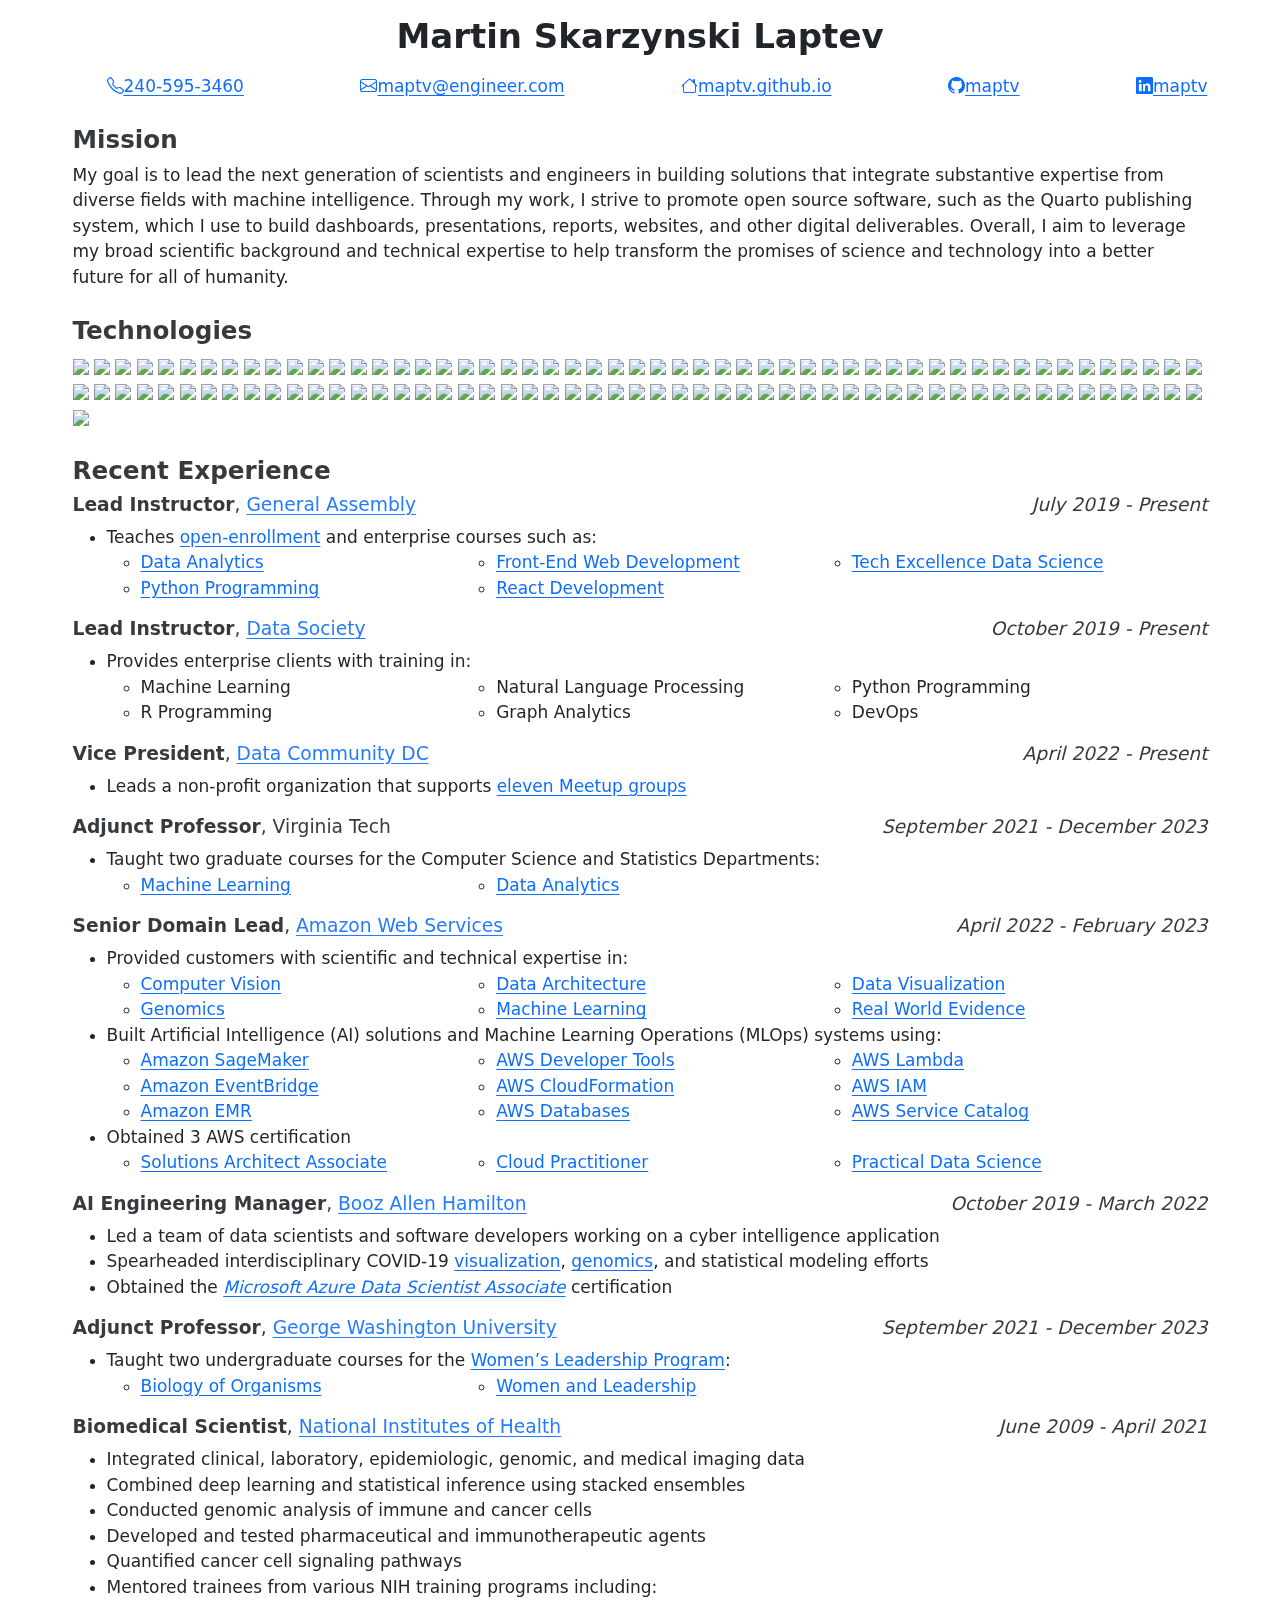
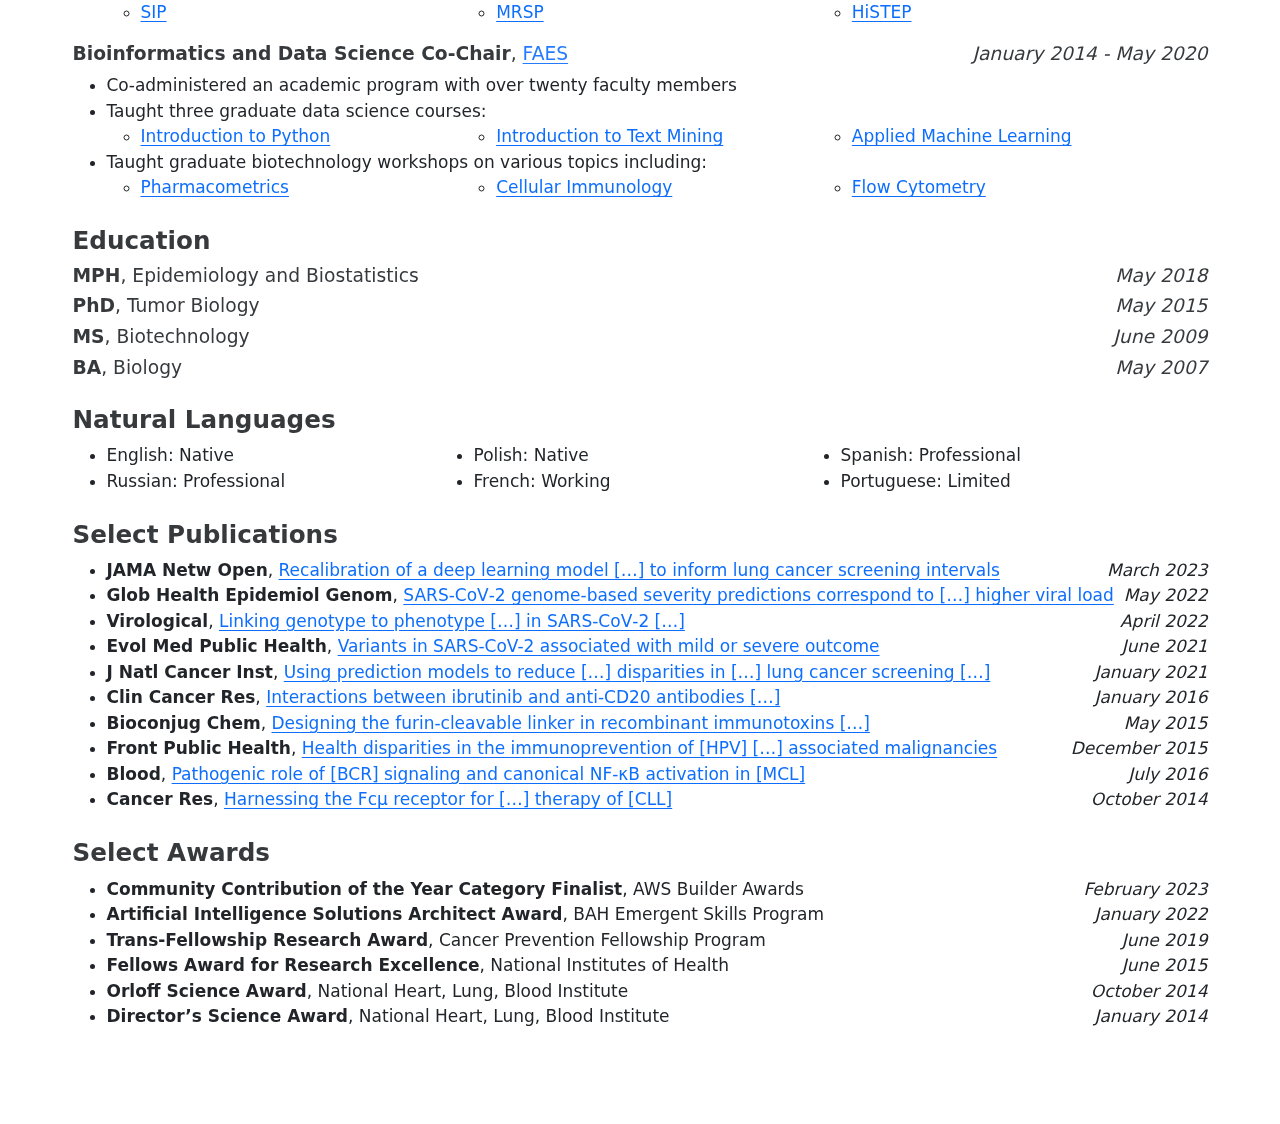
==== commit 8357019f: "simplify lists in 2nd half of cv" ====
--- a/index.html
+++ b/index.html
@@ -40,21 +40,9 @@
 
 <body>
 
-<div id="quarto-content" class="page-columns page-rows-contents page-layout-article">
-<div id="quarto-margin-sidebar" class="sidebar margin-sidebar">
-  <nav id="TOC" role="doc-toc" class="toc-active">
-    <h2 id="toc-title">Table of contents</h2>
-   
-  <ul>
-  <li><a href="#mission" id="toc-mission" class="nav-link active" data-scroll-target="#mission">Mission</a></li>
-  <li><a href="#recent-experience" id="toc-recent-experience" class="nav-link" data-scroll-target="#recent-experience">Recent Experience</a></li>
-  <li><a href="#select-publications" id="toc-select-publications" class="nav-link" data-scroll-target="#select-publications">Select Publications</a></li>
-  <li><a href="#education" id="toc-education" class="nav-link" data-scroll-target="#education">Education</a></li>
-  <li><a href="#select-awards" id="toc-select-awards" class="nav-link" data-scroll-target="#select-awards">Select Awards</a></li>
-  </ul>
-</nav>
-</div>
-<main class="content" id="quarto-document-content">
+<div id="quarto-content" class="page-columns page-rows-contents page-layout-full">
+
+<main class="content column-page" id="quarto-document-content">
 
 <header id="title-block-header" class="quarto-title-block default">
 <div class="quarto-title">
@@ -63,7 +51,7 @@
 
 
 
-<div class="quarto-title-meta">
+<div class="quarto-title-meta column-page">
 
     
   
@@ -75,22 +63,29 @@
 </header>
 
 
-<section id="maptvengineer.com-maptv.github.io-maptv-maptv" class="level4 centered">
-<h4 class="centered anchored" data-anchor-id="maptvengineer.com-maptv.github.io-maptv-maptv"><a href="tel:240-595-3460" class="bi bi-phone">240-595-3460</a> <span class="bi bi-dot"></span> <a href="mailto:maptv@engineer.com" class="bi bi-envelope">maptv@engineer.com</a> <span class="bi bi-dot"></span> <a href="https://maptv.github.io" class="bi bi-house">maptv.github.io</a> <span class="bi bi-dot"></span> <a href="https://github.com/maptv" class="bi bi-github">maptv</a> <span class="bi bi-dot"></span> <a href="https://linkedin.com/in/maptv" class="bi bi-linkedin">maptv</a></h4>
-<section id="cloud-computing-data-science-machine-learning-technical-management-software-engineering-solution-architecture" class="level7 centered">
-<p class="heading centered">Cloud Computing <span class="bi bi-dot blue"></span> Data Science <span class="bi bi-dot"></span> Machine Learning <span class="bi bi-dot"></span> Technical Management <span class="bi bi-dot"></span> Software Engineering <span class="bi bi-dot"></span> Solution Architecture</p>
-</section>
-</section>
+<div class="contact">
+<ul>
+<li><a href="tel:240-595-3460" class="bi bi-telephone">240-595-3460</a></li>
+<li><a href="mailto:maptv@engineer.com" class="bi bi-envelope">maptv@engineer.com</a></li>
+<li><a href="https://maptv.github.io" class="bi bi-house">maptv.github.io</a></li>
+<li><a href="https://github.com/maptv" class="bi bi-github">maptv</a></li>
+<li><a href="https://linkedin.com/in/maptv" class="bi bi-linkedin">maptv</a></li>
+</ul>
+</div>
 <section id="mission" class="level3">
 <h3 class="anchored" data-anchor-id="mission">Mission</h3>
 <p>My goal is to lead the next generation of scientists and engineers in building solutions that integrate substantive expertise from diverse fields with machine intelligence. Through my work, I strive to promote open source software, such as the Quarto publishing system, which I use to build dashboards, presentations, reports, websites, and other digital deliverables. Overall, I aim to leverage my broad scientific background and technical expertise to help transform the promises of science and technology into a better future for all of humanity.</p>
+</section>
+<section id="technologies" class="level3">
+<h3 class="anchored" data-anchor-id="technologies">Technologies</h3>
+<p><img src="https://img.shields.io/badge/-API_Gateway-blue?logo=amazonapigateway&amp;logoColor=white&amp;color.png" class="img-fluid"> <img src="https://img.shields.io/badge/-Airflow-blue?logo=apacheairflow&amp;logoColor=white&amp;color.png" class="img-fluid"> <img src="https://img.shields.io/badge/-Alacritty-blue?logo=Alacritty&amp;logoColor=white&amp;color.png" class="img-fluid"> <img src="https://img.shields.io/badge/-Anaconda-blue?logo=Anaconda&amp;logoColor=white&amp;color.png" class="img-fluid"> <img src="https://img.shields.io/badge/-Artifacts-blue?logo=azureartifacts&amp;logoColor=white&amp;color.png" class="img-fluid"> <img src="https://img.shields.io/badge/-Azure-blue?logo=microsoftazure&amp;logoColor=white&amp;color.png" class="img-fluid"> <img src="https://img.shields.io/badge/-Bash-blue?logo=gnu-bash&amp;logoColor=white&amp;color.png" class="img-fluid"> <img src="https://img.shields.io/badge/-Bootstrap-blue?logo=bootstrap&amp;logoColor=white&amp;color.png" class="img-fluid"> <img src="https://img.shields.io/badge/-CloudWatch-blue?logo=amazoncloudwatch&amp;logoColor=white&amp;color.png" class="img-fluid"> <img src="https://img.shields.io/badge/-D3-blue?logo=d3dotjs&amp;logoColor=white&amp;color.png" class="img-fluid"> <img src="https://img.shields.io/badge/-DVC-blue?logo=dvc&amp;logoColor=white&amp;color.png" class="img-fluid"> <img src="https://img.shields.io/badge/-Dask-blue?logo=dask&amp;logoColor=white&amp;color.png" class="img-fluid"> <img src="https://img.shields.io/badge/-DataGrip-blue?logo=datagrip&amp;logoColor=white&amp;color.png" class="img-fluid"> <img src="https://img.shields.io/badge/-Data_Explorer-blue?logo=azuredataexplorer&amp;logoColor=white&amp;color.png" class="img-fluid"> <img src="https://img.shields.io/badge/-Databricks-blue?logo=databricks&amp;logoColor=white&amp;color.png" class="img-fluid"> <img src="https://img.shields.io/badge/-DevOps-blue?logo=azuredevops&amp;logoColor=white&amp;color.png" class="img-fluid"> <img src="https://img.shields.io/badge/-Django-blue?logo=django&amp;logoColor=white&amp;color.png" class="img-fluid"> <img src="https://img.shields.io/badge/-Docker-blue?logo=docker&amp;logoColor=white&amp;color.png" class="img-fluid"> <img src="https://img.shields.io/badge/-DocumentDB-blue?logo=amazondocumentdb&amp;logoColor=white&amp;color.png" class="img-fluid"> <img src="https://img.shields.io/badge/-DynamoDB-blue?logo=amazondynamodb&amp;logoColor=white&amp;color.png" class="img-fluid"> <img src="https://img.shields.io/badge/-EC2-blue?logo=amazonec2&amp;logoColor=white&amp;color.png" class="img-fluid"> <img src="https://img.shields.io/badge/-ECS-blue?logo=amazonecs&amp;logoColor=white&amp;color.png" class="img-fluid"> <img src="https://img.shields.io/badge/-EKS-blue?logo=amazoneks&amp;logoColor=white&amp;color.png" class="img-fluid"> <img src="https://img.shields.io/badge/-Emacs-blue?logo=gnuemacs&amp;logoColor=white&amp;color.png" class="img-fluid"> <img src="https://img.shields.io/badge/-Fargate-blue?logo=awsfargate&amp;logoColor=white&amp;color.png" class="img-fluid"> <img src="https://img.shields.io/badge/-FastAPI-blue?logo=fastapi&amp;logoColor=white&amp;color.png" class="img-fluid"> <img src="https://img.shields.io/badge/-Flask-blue?logo=flask&amp;logoColor=white&amp;color.png" class="img-fluid"> <img src="https://img.shields.io/badge/-Functions-blue?logo=azurefunctions&amp;logoColor=white&amp;color.png" class="img-fluid"> <img src="https://img.shields.io/badge/-GIMP-blue?logo=gimp&amp;logoColor=white&amp;color.png" class="img-fluid"> <img src="https://img.shields.io/badge/-GNU-blue?logo=gnu&amp;logoColor=white&amp;color.png" class="img-fluid"> <img src="https://img.shields.io/badge/-Git-blue?logo=git&amp;logoColor=white&amp;color.png" class="img-fluid"> <img src="https://img.shields.io/badge/-GitHub-blue?logo=github&amp;logoColor=white&amp;color.png" class="img-fluid"> <img src="https://img.shields.io/badge/-GitHub_Actions-blue?logo=githubactions&amp;logoColor=white&amp;color.png" class="img-fluid"> <img src="https://img.shields.io/badge/-GitLab-blue?logo=gitlab&amp;logoColor=white&amp;color.png" class="img-fluid"> <img src="https://img.shields.io/badge/-HTML-blue?logo=html5&amp;logoColor=white&amp;color.png" class="img-fluid"> <img src="https://img.shields.io/badge/-HTTPie-blue?logo=httpie&amp;logoColor=white&amp;color.png" class="img-fluid"> <img src="https://img.shields.io/badge/-Homebrew-blue?logo=homebrew&amp;logoColor=white&amp;color.png" class="img-fluid"> <img src="https://img.shields.io/badge/-Hyper-blue?logo=hyper&amp;logoColor=white&amp;color.png" class="img-fluid"> <img src="https://img.shields.io/badge/-IAM-blue?logo=amazoniam&amp;logoColor=white&amp;color.png" class="img-fluid"> <img src="https://img.shields.io/badge/-Inkscape-blue?logo=inkscape&amp;logoColor=white&amp;color.png" class="img-fluid"> <img src="https://img.shields.io/badge/-JSON-blue?logo=json&amp;logoColor=white&amp;color.png" class="img-fluid"> <img src="https://img.shields.io/badge/-JavaScript-blue?logo=javascript&amp;logoColor=white&amp;color.png" class="img-fluid"> <img src="https://img.shields.io/badge/-Jira-blue?logo=jirasoftware&amp;logoColor=white&amp;color.png" class="img-fluid"> <img src="https://img.shields.io/badge/-Julia-blue?logo=julia&amp;logoColor=white&amp;color.png" class="img-fluid"> <img src="https://img.shields.io/badge/-Jupyter-blue?logo=jupyter&amp;logoColor=white&amp;color.png" class="img-fluid"> <img src="https://img.shields.io/badge/-Keras-blue?logo=keras&amp;logoColor=white&amp;color.png" class="img-fluid"> <img src="https://img.shields.io/badge/-Kubernetes-blue?logo=kubernetes&amp;logoColor=white&amp;color.png" class="img-fluid"> <img src="https://img.shields.io/badge/-LaTeX-blue?logo=latex&amp;logoColor=white&amp;color.png" class="img-fluid"> <img src="https://img.shields.io/badge/-Lambda-blue?logo=awslambda&amp;logoColor=white&amp;color.png" class="img-fluid"> <img src="https://img.shields.io/badge/-Linux-blue?logo=linux&amp;logoColor=white&amp;color.png" class="img-fluid"> <img src="https://img.shields.io/badge/-Lua-blue?logo=lua&amp;logoColor=white&amp;color.png" class="img-fluid"> <img src="https://img.shields.io/badge/-Markdown-blue?logo=markdown&amp;logoColor=white&amp;color.png" class="img-fluid"> <img src="https://img.shields.io/badge/-Mermaid-blue?logo=mermaid&amp;logoColor=white&amp;color.png" class="img-fluid"> <img src="https://img.shields.io/badge/-MongoDB-blue?logo=mongodb&amp;logoColor=white&amp;color.png" class="img-fluid"> <img src="https://img.shields.io/badge/-MySQL-blue?logo=mysql&amp;logoColor=white&amp;color.png" class="img-fluid"> <img src="https://img.shields.io/badge/-NPM-blue?logo=npm&amp;logoColor=white&amp;color.png" class="img-fluid"> <img src="https://img.shields.io/badge/-Neovim-blue?logo=neovim&amp;logoColor=white&amp;color.png" class="img-fluid"> <img src="https://img.shields.io/badge/-Node-blue?logo=nodedotjs&amp;logoColor=white&amp;color.png" class="img-fluid"> <img src="https://img.shields.io/badge/-NumPy-blue?logo=numpy&amp;logoColor=white&amp;color.png" class="img-fluid"> <img src="https://img.shields.io/badge/-OBS-blue?logo=obsstudio&amp;logoColor=white&amp;color.png" class="img-fluid"> <img src="https://img.shields.io/badge/-Observable-blue?logo=observable&amp;logoColor=white&amp;color.png" class="img-fluid"> <img src="https://img.shields.io/badge/-Obsidian-blue?logo=obsidian&amp;logoColor=white&amp;color.png" class="img-fluid"> <img src="https://img.shields.io/badge/-OpenCV-blue?logo=opencv&amp;logoColor=white&amp;color.png" class="img-fluid"> <img src="https://img.shields.io/badge/-Pandas-blue?logo=pandas&amp;logoColor=white&amp;color.png" class="img-fluid"> <img src="https://img.shields.io/badge/-Pipelines-blue?logo=azurepipelines&amp;logoColor=white&amp;color.png" class="img-fluid"> <img src="https://img.shields.io/badge/-Plotly-blue?logo=plotly&amp;logoColor=white&amp;color.png" class="img-fluid"> <img src="https://img.shields.io/badge/-PostgreSQL-blue?logo=postgresql&amp;logoColor=white&amp;color.png" class="img-fluid"> <img src="https://img.shields.io/badge/-PyCharm-blue?logo=pycharm&amp;logoColor=white&amp;color.png" class="img-fluid"> <img src="https://img.shields.io/badge/-PyPI-blue?logo=pypi&amp;logoColor=white&amp;color.png" class="img-fluid"> <img src="https://img.shields.io/badge/-PyScaffold-blue?logo=pyscaffold&amp;logoColor=white&amp;color.png" class="img-fluid"> <img src="https://img.shields.io/badge/-PyTorch-blue?logo=pytorch&amp;logoColor=white&amp;color.png" class="img-fluid"> <img src="https://img.shields.io/badge/-Pydantic-blue?logo=pydantic&amp;logoColor=white&amp;color.png" class="img-fluid"> <img src="https://img.shields.io/badge/-Pytest-blue?logo=pytest&amp;logoColor=white&amp;color.png" class="img-fluid"> <img src="https://img.shields.io/badge/-Python-informational?logo=python&amp;logoColor=white&amp;color.png" class="img-fluid"> <img src="https://img.shields.io/badge/-Quip-blue?logo=quip&amp;logoColor=white&amp;color.png" class="img-fluid"> <img src="https://img.shields.io/badge/-R-blue?logo=r&amp;logoColor=white&amp;color.png" class="img-fluid"> <img src="https://img.shields.io/badge/-RDS-blue?logo=amazonrds&amp;logoColor=white&amp;color.png" class="img-fluid"> <img src="https://img.shields.io/badge/-RStudio-blue?logo=rstudio&amp;logoColor=white&amp;color.png" class="img-fluid"> <img src="https://img.shields.io/badge/-React-blue?logo=react&amp;logoColor=white&amp;color.png" class="img-fluid"> <img src="https://img.shields.io/badge/-Redshift-blue?logo=amazonredshift&amp;logoColor=white&amp;color.png" class="img-fluid"> <img src="https://img.shields.io/badge/-Reveal-blue?logo=revealdotjs&amp;logoColor=white&amp;color.png" class="img-fluid"> <img src="https://img.shields.io/badge/-Route_53-blue?logo=amazonroute53&amp;logoColor=white&amp;color.png" class="img-fluid"> <img src="https://img.shields.io/badge/-S3-blue?logo=amazons3&amp;logoColor=white&amp;color.png" class="img-fluid"> <img src="https://img.shields.io/badge/-SQLAlchemy-blue?logo=sqlalchemy&amp;logoColor=white&amp;color.png" class="img-fluid"> <img src="https://img.shields.io/badge/-SQLite-blue?logo=sqlite&amp;logoColor=white&amp;color.png" class="img-fluid"> <img src="https://img.shields.io/badge/-SQS-blue?logo=amazonsqs&amp;logoColor=white&amp;color.png" class="img-fluid"> <img src="https://img.shields.io/badge/-SVG-blue?logo=svg&amp;logoColor=white&amp;color.png" class="img-fluid"> <img src="https://img.shields.io/badge/-SciPy-blue?logo=scipy&amp;logoColor=white&amp;color.png" class="img-fluid"> <img src="https://img.shields.io/badge/-Selenium-blue?logo=selenium&amp;logoColor=white&amp;color.png" class="img-fluid"> <img src="https://img.shields.io/badge/-Sklearn-blue?logo=scikit-learn&amp;logoColor=white&amp;color.png" class="img-fluid"> <img src="https://img.shields.io/badge/-Spacemacs-blue?logo=spacemacs&amp;logoColor=white&amp;color.png" class="img-fluid"> <img src="https://img.shields.io/badge/-Spark-blue?logo=apachespark&amp;logoColor=white&amp;color.png" class="img-fluid"> <img src="https://img.shields.io/badge/-Streamlit-blue?logo=streamlit&amp;logoColor=white&amp;color.png" class="img-fluid"> <img src="https://img.shields.io/badge/-Swift-blue?logo=swift&amp;logoColor=white&amp;color.png" class="img-fluid"> <img src="https://img.shields.io/badge/-TensorFlow-blue?logo=tensorflow&amp;logoColor=white&amp;color.png" class="img-fluid"> <img src="https://img.shields.io/badge/-Tidyverse-blue?logo=tidyverse&amp;logoColor=white&amp;color.png" class="img-fluid"> <img src="https://img.shields.io/badge/-VSCode-blue?logo=visualstudiocode&amp;logoColor=white&amp;color.png" class="img-fluid"> <img src="https://img.shields.io/badge/-VSCodium-blue?logo=vscodium&amp;logoColor=white&amp;color.png" class="img-fluid"> <img src="https://img.shields.io/badge/-Vim-blue?logo=vim&amp;logoColor=white&amp;color.png" class="img-fluid"> <img src="https://img.shields.io/badge/-WebStorm-blue?logo=webstorm&amp;logoColor=white&amp;color.png" class="img-fluid"> <img src="https://img.shields.io/badge/-conda--forge-blue?logo=conda-forge&amp;logoColor=white&amp;color.png" class="img-fluid"> <img src="https://img.shields.io/badge/-iOS-blue?logo=ios&amp;logoColor=white&amp;color.png" class="img-fluid"> <img src="https://img.shields.io/badge/-iTerm-blue?logo=iterm2&amp;logoColor=white&amp;color.png" class="img-fluid"> <img src="https://img.shields.io/badge/-macOS-blue?logo=apple&amp;logoColor=white&amp;color.png" class="img-fluid"> <img src="https://img.shields.io/badge/-spaCy-blue?logo=spacy&amp;logoColor=white&amp;color.png" class="img-fluid"> <img src="https://img.shields.io/badge/-tmux-blue?logo=tmux&amp;logoColor=white&amp;color.png" class="img-fluid"> <img src="https://img.shields.io/badge/-zsh-blue?logo=zsh&amp;logoColor=white&amp;color.png" class="img-fluid"></p>
 </section>
 <section id="recent-experience" class="level3">
 <h3 class="anchored" data-anchor-id="recent-experience">Recent Experience</h3>
 <section id="lead-instructor-general-assembly-july-2019-present" class="level5">
 <h5 class="anchored" data-anchor-id="lead-instructor-general-assembly-july-2019-present"><span style="font-weight: 900;">Lead Instructor</span>, <a href="https://generalassemb.ly">General Assembly</a> <span class="cvdate">July 2019 ‑ Present</span></h5>
 <ul>
-<li>Teaches <a href="https://generalassemb.ly/instructors/martin-skarzynski/23420">various courses</a> such as:
+<li>Teaches <a href="https://generalassemb.ly/instructors/martin-skarzynski/23420">open-enrollment</a> and enterprise courses such as:
 <ul>
 <li><a href="https://generalassemb.ly/education/data-analytics">Data Analytics</a></li>
 <li><a href="https://generalassemb.ly/education/front-end-web-development">Front-End Web Development</a></li>
@@ -103,22 +98,19 @@
 <section id="lead-instructor-data-society-october-2019-present" class="level5">
 <h5 class="anchored" data-anchor-id="lead-instructor-data-society-october-2019-present"><span style="font-weight: 900;">Lead Instructor</span>, <a href="https://datasociety.com">Data Society</a> <span class="cvdate">October 2019 ‑ Present</span></h5>
 <ul>
-<li>Teaches workshops such as:
+<li>Provides enterprise clients with training in:
 <ul>
 <li>Machine Learning</li>
-<li>Data Science Bootcamp</li>
 <li>Natural Language Processing</li>
-<li>Deep Learning</li>
-<li>Data Science Academy</li>
 <li>Python Programming</li>
+<li>R Programming</li>
+<li>Graph Analytics</li>
 <li>DevOps</li>
-<li>Data Visualization</li>
-<li>R Programming</li>
 </ul></li>
 </ul>
 </section>
 <section id="vice-president-data-community-dc-april-2022-present" class="level5">
-<h5 class="anchored" data-anchor-id="vice-president-data-community-dc-april-2022-present">Vice President, <a href="https://www.datacommunitydc.org">Data Community DC</a> <span class="cvdate">April 2022 ‑ Present</span></h5>
+<h5 class="anchored" data-anchor-id="vice-president-data-community-dc-april-2022-present"><span style="font-weight: 900;">Vice President</span>, <a href="https://www.datacommunitydc.org">Data Community DC</a> <span class="cvdate">April 2022 ‑ Present</span></h5>
 <ul>
 <li>Leads a non‑profit organization that supports <a href="https://www.datacommunitydc.org/meetups-overview">eleven Meetup groups</a></li>
 </ul>
@@ -166,7 +158,7 @@
 </ul>
 </section>
 <section id="ai-engineering-manager-booz-allen-hamilton-october-2019-march-2022" class="level5">
-<h5 class="anchored" data-anchor-id="ai-engineering-manager-booz-allen-hamilton-october-2019-march-2022">AI Engineering Manager, <a href="https://www.boozallen.com">Booz Allen Hamilton</a> <span class="cvdate">October 2019 ‑ March 2022</span></h5>
+<h5 class="anchored" data-anchor-id="ai-engineering-manager-booz-allen-hamilton-october-2019-march-2022"><span style="font-weight: 900;">AI Engineering Manager</span>, <a href="https://www.boozallen.com">Booz Allen Hamilton</a> <span class="cvdate">October 2019 ‑ March 2022</span></h5>
 <ul>
 <li>Led a team of data scientists and software developers working on a cyber intelligence application</li>
 <li>Spearheaded interdisciplinary COVID‑19 <a href="https://www.boozallen.com/c/insight/blog/epimaps-data-visualization-for-healthcare">visualization</a>, <a href="https://mskar.github.io/var">genomics</a>, and statistical modeling efforts</li>
@@ -191,12 +183,11 @@
 <li>Conducted genomic analysis of immune and cancer cells</li>
 <li>Developed and tested pharmaceutical and immunotherapeutic agents</li>
 <li>Quantified cancer cell signaling pathways</li>
-<li>Mentored trainees from four different NIH training programs:
-<ul>
-<li><a href="https://www.training.nih.gov/research-training/pb/sip">Summer Internship Program</a></li>
-<li><a href="https://clinicalcenter.nih.gov/training/mrsp">Medical Research Scholars Program</a></li>
-<li><a href="https://www.training.nih.gov/research-training/hs/hs-sip/histep">NIH HiSTEP</a></li>
-<li>Biomedical Research Training Program for Individuals from Underrepresented Groups</li>
+<li>Mentored trainees from various NIH training programs including:
+<ul>
+<li><a href="https://www.training.nih.gov/research-training/pb/sip" data-bs-toggle="tooltip" data-bs-title="Summer Internship Program">SIP</a></li>
+<li><a href="https://clinicalcenter.nih.gov/training/mrsp" data-bs-toggle="tooltip" data-bs-title="Medical Research Scholars Program">MRSP</a></li>
+<li><a href="https://www.training.nih.gov/research-training/hs/hs-sip/histep" data-bs-toggle="tooltip" data-bs-title="High School Scientific Training and Enrichment Program">HiSTEP</a></li>
 </ul></li>
 </ul>
 </section>
@@ -210,52 +201,13 @@
 <li><a href="https://github.com/biof395">Introduction to Text Mining</a></li>
 <li><a href="https://biof509.github.io">Applied Machine Learning</a></li>
 </ul></li>
-<li>Taught nine graduate biotechnology workshops:
-<ul>
-<li><a href="https://education.faes.org/search/publicCourseSearchDetails.do?method=load&amp;courseId=1059989">Pharmacometric Analyses using R</a></li>
+<li>Taught graduate biotechnology workshops on various topics including:
+<ul>
+<li><a href="https://education.faes.org/search/publicCourseSearchDetails.do?method=load&amp;courseId=1059989">Pharmacometrics</a></li>
 <li><a href="https://education.faes.org/search/publicCourseSearchDetails.do?method=load&amp;courseId=1409949">Cellular Immunology</a></li>
-<li><a href="https://education.faes.org/search/publicCourseSearchDetails.do?method=load&amp;courseId=1151070">Research Tools for Studying Disease</a></li>
-<li>Junior Scientist Training Program</li>
-<li>Recombinant DNA Methodology</li>
-<li>Genetics Institute</li>
-<li>Immunochemistry and Antibodies</li>
-<li>Cancer Prevention</li>
-<li>Flow Cytometry</li>
-</ul></li>
-</ul>
-</section>
-</section>
-<section id="select-publications" class="level3">
-<h3 class="anchored" data-anchor-id="select-publications">Select Publications</h3>
-<section id="jama-netw-open-a-deep-learning-model-to-inform-lung-cancer-screening-intervals-march-2023" class="level5">
-<h5 class="anchored" data-anchor-id="jama-netw-open-a-deep-learning-model-to-inform-lung-cancer-screening-intervals-march-2023"><span style="font-weight: 900;">JAMA Netw Open</span>, <a href="https://jamanetwork.com/journals/jamanetworkopen/fullarticle/2802522">[…] a deep learning model […] to inform lung cancer screening intervals</a> <span class="cvdate">March 2023</span></h5>
-</section>
-<section id="glob-health-epidemiol-genom-sarscov2-genomebased-severity-predictions-correspond-to-higher-viral-load-february-2023" class="level5">
-<h5 class="anchored" data-anchor-id="glob-health-epidemiol-genom-sarscov2-genomebased-severity-predictions-correspond-to-higher-viral-load-february-2023"><span style="font-weight: 900;">Glob Health Epidemiol Genom</span>, <a href="https://www.ncbi.nlm.nih.gov/pmc/articles/PMC9173902">SARS‐CoV‐2 genome‐based severity predictions correspond to […] higher viral load</a> <span class="cvdate">February 2023</span></h5>
-</section>
-<section id="virological-linking-genotype-to-phenotype-in-sarscov2-april-2022" class="level5">
-<h5 class="anchored" data-anchor-id="virological-linking-genotype-to-phenotype-in-sarscov2-april-2022"><span style="font-weight: 900;">Virological</span>, <a href="https://virological.org/t/linking-genotype-to-phenotype-further-exploration-of-mutations-in-sars-cov-2-associated-with-mild-or-severe-outcomes/794">Linking genotype to phenotype […] in SARS‐CoV‐2 […]</a> <span class="cvdate">April 2022</span></h5>
-</section>
-<section id="evol-med-public-health-variants-in-sars-cov-2-associated-with-mild-or-severe-outcome-june-2021" class="level5">
-<h5 class="anchored" data-anchor-id="evol-med-public-health-variants-in-sars-cov-2-associated-with-mild-or-severe-outcome-june-2021"><span style="font-weight: 900;">Evol Med Public Health</span>, <a href="https://www.ncbi.nlm.nih.gov/pmc/articles/PMC8385248">Variants in SARS-CoV-2 associated with mild or severe outcome</a> <span class="cvdate">June 2021</span></h5>
-</section>
-<section id="j-natl-cancer-inst-using-prediction-models-to-reduce-disparities-in-lung-cancer-screening-january-2021" class="level5">
-<h5 class="anchored" data-anchor-id="j-natl-cancer-inst-using-prediction-models-to-reduce-disparities-in-lung-cancer-screening-january-2021"><span style="font-weight: 900;">J Natl Cancer Inst</span>, <a href="https://www.ncbi.nlm.nih.gov/pmc/articles/PMC8562965">Using prediction models to reduce […] disparities in […] lung cancer screening […]</a> <span class="cvdate">January 2021</span></h5>
-</section>
-<section id="clin-cancer-res-interactions-between-ibrutinib-and-anticd20-antibodies-january-2016" class="level5">
-<h5 class="anchored" data-anchor-id="clin-cancer-res-interactions-between-ibrutinib-and-anticd20-antibodies-january-2016"><span style="font-weight: 900;">Clin Cancer Res</span>, <a href="https://www.ncbi.nlm.nih.gov/pmc/articles/PMC4703510">Interactions between ibrutinib and anti‐CD20 antibodies […]</a> <span class="cvdate">January 2016</span></h5>
-</section>
-<section id="bioconjug-chem-designing-the-furincleavable-linker-in-recombinant-immunotoxins-may-2015" class="level5">
-<h5 class="anchored" data-anchor-id="bioconjug-chem-designing-the-furincleavable-linker-in-recombinant-immunotoxins-may-2015"><span style="font-weight: 900;">Bioconjug Chem</span>, <a href="https://www.ncbi.nlm.nih.gov/pmc/articles/PMC7724502">Designing the furin‐cleavable linker in recombinant immunotoxins […]</a> <span class="cvdate">May 2015</span></h5>
-</section>
-<section id="front-public-health-health-disparities-in-the-immunoprevention-of-hpv-associated-malignancies-december-2015" class="level5">
-<h5 class="anchored" data-anchor-id="front-public-health-health-disparities-in-the-immunoprevention-of-hpv-associated-malignancies-december-2015"><span style="font-weight: 900;">Front Public Health</span>, <a href="https://www.ncbi.nlm.nih.gov/pmc/articles/PMC4682020">Health disparities in the immunoprevention of [HPV] […] associated malignancies</a> <span class="cvdate">December 2015</span></h5>
-</section>
-<section id="blood-pathogenic-role-of-bcr-signaling-and-canonical-nf-κb-activation-in-mcl-july-2016" class="level5">
-<h5 class="anchored" data-anchor-id="blood-pathogenic-role-of-bcr-signaling-and-canonical-nf-κb-activation-in-mcl-july-2016"><span style="font-weight: 900;">Blood</span>, <a href="https://www.ncbi.nlm.nih.gov/pmc/articles/PMC4937360">Pathogenic role of [BCR] signaling and canonical NF-κB activation in [MCL]</a> <span class="cvdate">July 2016</span></h5>
-</section>
-<section id="cancer-res-harnessing-the-fcμ-receptor-for-therapy-of-cll-october-2014" class="level5">
-<h5 class="anchored" data-anchor-id="cancer-res-harnessing-the-fcμ-receptor-for-therapy-of-cll-october-2014"><span style="font-weight: 900;">Cancer Res</span>, <a href="https://www.ncbi.nlm.nih.gov/pmc/articles/PMC4268434">Harnessing the Fcμ receptor for […] therapy of [CLL]</a> <span class="cvdate">October 2014</span></h5>
+<li><a href="https://education.faes.org/search/publicCourseSearchDetails.do?method=load&amp;courseId=1424281">Flow Cytometry</a></li>
+</ul></li>
+</ul>
 </section>
 </section>
 <section id="education" class="level3">
@@ -273,25 +225,48 @@
 <h5 class="anchored" data-anchor-id="ba-biology-may-2007"><span style="font-weight: 900;">BA</span>, Biology <span class="cvdate">May 2007</span></h5>
 </section>
 </section>
+<section id="natural-languages" class="level3">
+<h3 class="anchored" data-anchor-id="natural-languages">Natural Languages</h3>
+<div class="langs">
+<ul>
+<li>English: Native</li>
+<li>Polish: Native</li>
+<li>Spanish: Professional</li>
+<li>Russian: Professional</li>
+<li>French: Working</li>
+<li>Portuguese: Limited</li>
+</ul>
+</div>
+</section>
+<section id="select-publications" class="level3">
+<h3 class="anchored" data-anchor-id="select-publications">Select Publications</h3>
+<div class="pubs">
+<ul>
+<li><span style="font-weight: 900;">JAMA Netw Open</span>, <a href="https://jamanetwork.com/journals/jamanetworkopen/fullarticle/2802522">Recalibration of a deep learning model […] to inform lung cancer screening intervals</a> <span class="cvdate">March 2023</span></li>
+<li><span style="font-weight: 900;">Glob Health Epidemiol Genom</span>, <a href="https://www.ncbi.nlm.nih.gov/pmc/articles/PMC9173902">SARS‐CoV‐2 genome‐based severity predictions correspond to […] higher viral load</a> <span class="cvdate">May 2022</span></li>
+<li><span style="font-weight: 900;">Virological</span>, <a href="https://virological.org/t/linking-genotype-to-phenotype-further-exploration-of-mutations-in-sars-cov-2-associated-with-mild-or-severe-outcomes/794">Linking genotype to phenotype […] in SARS‐CoV‐2 […]</a> <span class="cvdate">April 2022</span></li>
+<li><span style="font-weight: 900;">Evol Med Public Health</span>, <a href="https://www.ncbi.nlm.nih.gov/pmc/articles/PMC8385248">Variants in SARS-CoV-2 associated with mild or severe outcome</a> <span class="cvdate">June 2021</span></li>
+<li><span style="font-weight: 900;">J Natl Cancer Inst</span>, <a href="https://www.ncbi.nlm.nih.gov/pmc/articles/PMC8562965">Using prediction models to reduce […] disparities in […] lung cancer screening […]</a> <span class="cvdate">January 2021</span></li>
+<li><span style="font-weight: 900;">Clin Cancer Res</span>, <a href="https://www.ncbi.nlm.nih.gov/pmc/articles/PMC4703510">Interactions between ibrutinib and anti‐CD20 antibodies […]</a> <span class="cvdate">January 2016</span></li>
+<li><span style="font-weight: 900;">Bioconjug Chem</span>, <a href="https://www.ncbi.nlm.nih.gov/pmc/articles/PMC7724502">Designing the furin‐cleavable linker in recombinant immunotoxins […]</a> <span class="cvdate">May 2015</span></li>
+<li><span style="font-weight: 900;">Front Public Health</span>, <a href="https://www.ncbi.nlm.nih.gov/pmc/articles/PMC4682020">Health disparities in the immunoprevention of [HPV] […] associated malignancies</a> <span class="cvdate">December 2015</span></li>
+<li><span style="font-weight: 900;">Blood</span>, <a href="https://www.ncbi.nlm.nih.gov/pmc/articles/PMC4937360">Pathogenic role of [BCR] signaling and canonical NF-κB activation in [MCL]</a> <span class="cvdate">July 2016</span></li>
+<li><span style="font-weight: 900;">Cancer Res</span>, <a href="https://www.ncbi.nlm.nih.gov/pmc/articles/PMC4268434">Harnessing the Fcμ receptor for […] therapy of [CLL]</a> <span class="cvdate">October 2014</span></li>
+</ul>
+</div>
+</section>
 <section id="select-awards" class="level3">
 <h3 class="anchored" data-anchor-id="select-awards">Select Awards</h3>
-<section id="community-contribution-of-the-year-category-finalist-aws-builder-awards-february-2023" class="level5">
-<h5 class="anchored" data-anchor-id="community-contribution-of-the-year-category-finalist-aws-builder-awards-february-2023"><span style="font-weight: 900;">Community Contribution of the Year Category Finalist</span>, AWS Builder Awards <span class="cvdate">February 2023</span></h5>
-</section>
-<section id="artificial-intelligence-solutions-architect-award-bah-emergent-skills-program-january-2022" class="level5">
-<h5 class="anchored" data-anchor-id="artificial-intelligence-solutions-architect-award-bah-emergent-skills-program-january-2022"><span style="font-weight: 900;">Artificial Intelligence Solutions Architect Award</span>, BAH Emergent Skills Program <span class="cvdate">January 2022</span></h5>
-</section>
-<section id="transfellowship-research-award-cancer-prevention-fellowship-program-june-2019" class="level5">
-<h5 class="anchored" data-anchor-id="transfellowship-research-award-cancer-prevention-fellowship-program-june-2019"><span style="font-weight: 900;">Trans‐Fellowship Research Award</span>, Cancer Prevention Fellowship Program <span class="cvdate">June 2019</span></h5>
-</section>
-<section id="fellows-award-for-research-excellence-national-institutes-of-health-june-2015" class="level5">
-<h5 class="anchored" data-anchor-id="fellows-award-for-research-excellence-national-institutes-of-health-june-2015"><span style="font-weight: 900;">Fellows Award for Research Excellence</span>, National Institutes of Health <span class="cvdate">June 2015</span></h5>
-</section>
-<section id="orloff-science-award-national-heart-lung-blood-institute-october-2014" class="level5">
-<h5 class="anchored" data-anchor-id="orloff-science-award-national-heart-lung-blood-institute-october-2014"><span style="font-weight: 900;">Orloff Science Award</span>, National Heart, Lung, Blood Institute <span class="cvdate">October 2014</span></h5>
-</section>
-<section id="directors-science-award-national-heart-lung-blood-institute-january-2014" class="level5">
-<h5 class="anchored" data-anchor-id="directors-science-award-national-heart-lung-blood-institute-january-2014"><span style="font-weight: 900;">Director’s Science Award</span>, National Heart, Lung, Blood Institute <span class="cvdate">January 2014</span></h5>
+<div class="awards">
+<ul>
+<li><span style="font-weight: 900;">Community Contribution of the Year Category Finalist</span>, AWS Builder Awards <span class="cvdate">February 2023</span></li>
+<li><span style="font-weight: 900;">Artificial Intelligence Solutions Architect Award</span>, BAH Emergent Skills Program <span class="cvdate">January 2022</span></li>
+<li><span style="font-weight: 900;">Trans‐Fellowship Research Award</span>, Cancer Prevention Fellowship Program <span class="cvdate">June 2019</span></li>
+<li><span style="font-weight: 900;">Fellows Award for Research Excellence</span>, National Institutes of Health <span class="cvdate">June 2015</span></li>
+<li><span style="font-weight: 900;">Orloff Science Award</span>, National Heart, Lung, Blood Institute <span class="cvdate">October 2014</span></li>
+<li><span style="font-weight: 900;">Director’s Science Award</span>, National Heart, Lung, Blood Institute <span class="cvdate">January 2014</span></li>
+</ul>
+</div>
 <script src="../scripts/time.js"></script>
 <script>
 const tooltipTriggerList = document.querySelectorAll('[data-bs-toggle="tooltip"]')
@@ -305,7 +280,6 @@
 @media only screen and (max-width: 991px) { #quarto-search { display: none !important; } #quarto-sidebar { padding: 0px 9px 0px 9px !important; } }
 @media only screen and (max-width: 767px) { div.cell.page-columns.page-full { display: none !important; } }
 </style>
-</section>
 </section>
 
 </main>
--- a/cv.css
+++ b/cv.css
@@ -7,24 +7,30 @@
 }
 
 .cvdate {
-  float: right;
-  font-style: italic;
+float: right;
+font-style: italic;
 }
 
 .italic {
   font-style: italic;
 }
 
-.italic {
-  font-style: italic;
+.tooltip {
+  color: italic;
 }
 
 section > ul > li > ul {
   display: grid;
-  grid-row-gap: -20px;
   grid-template-columns: 1fr 1fr 1fr;
 }
 
-section > ul > li > ul > li {
-  margin: 1px;
+div.contact > ul {
+  display: flex;
+  justify-content: space-between;
+  list-style: none;
 }
+
+div.langs > ul {
+  display: grid;
+  grid-template-columns: 1fr 1fr 1fr;
+}
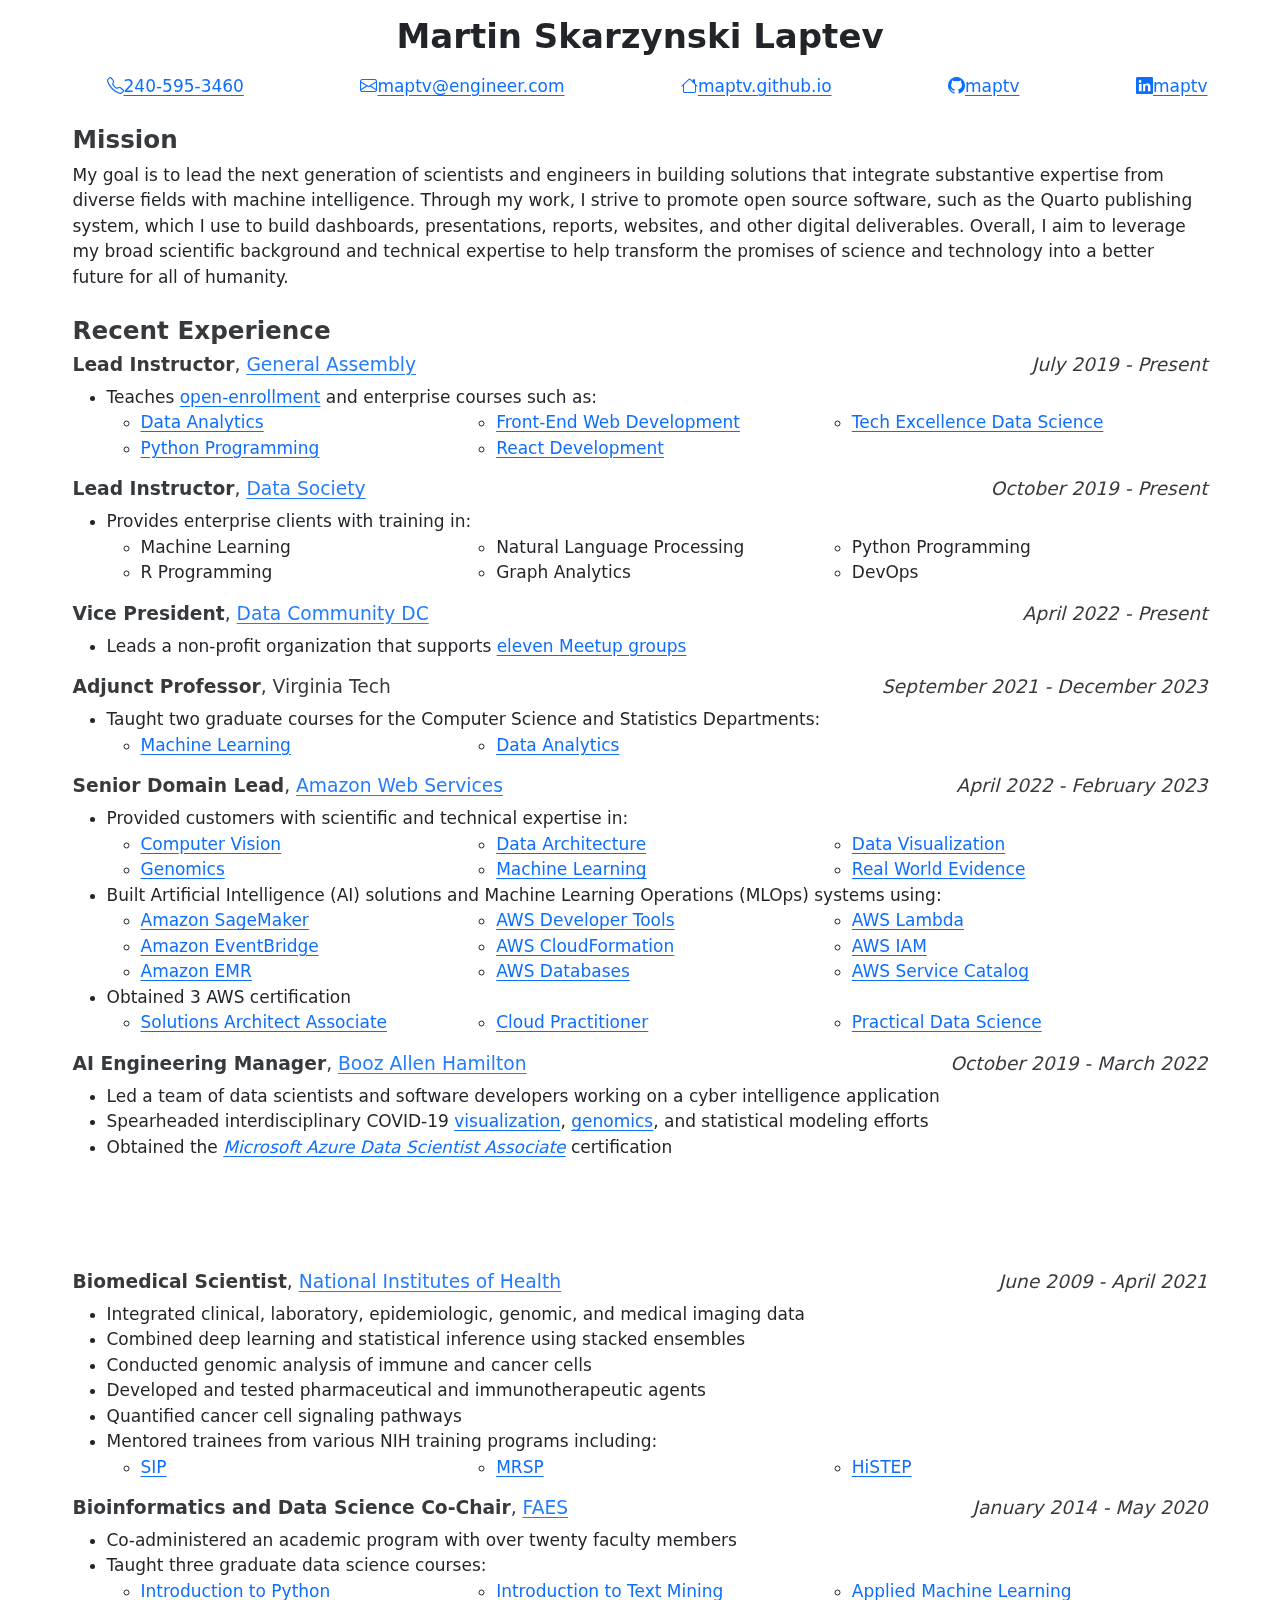
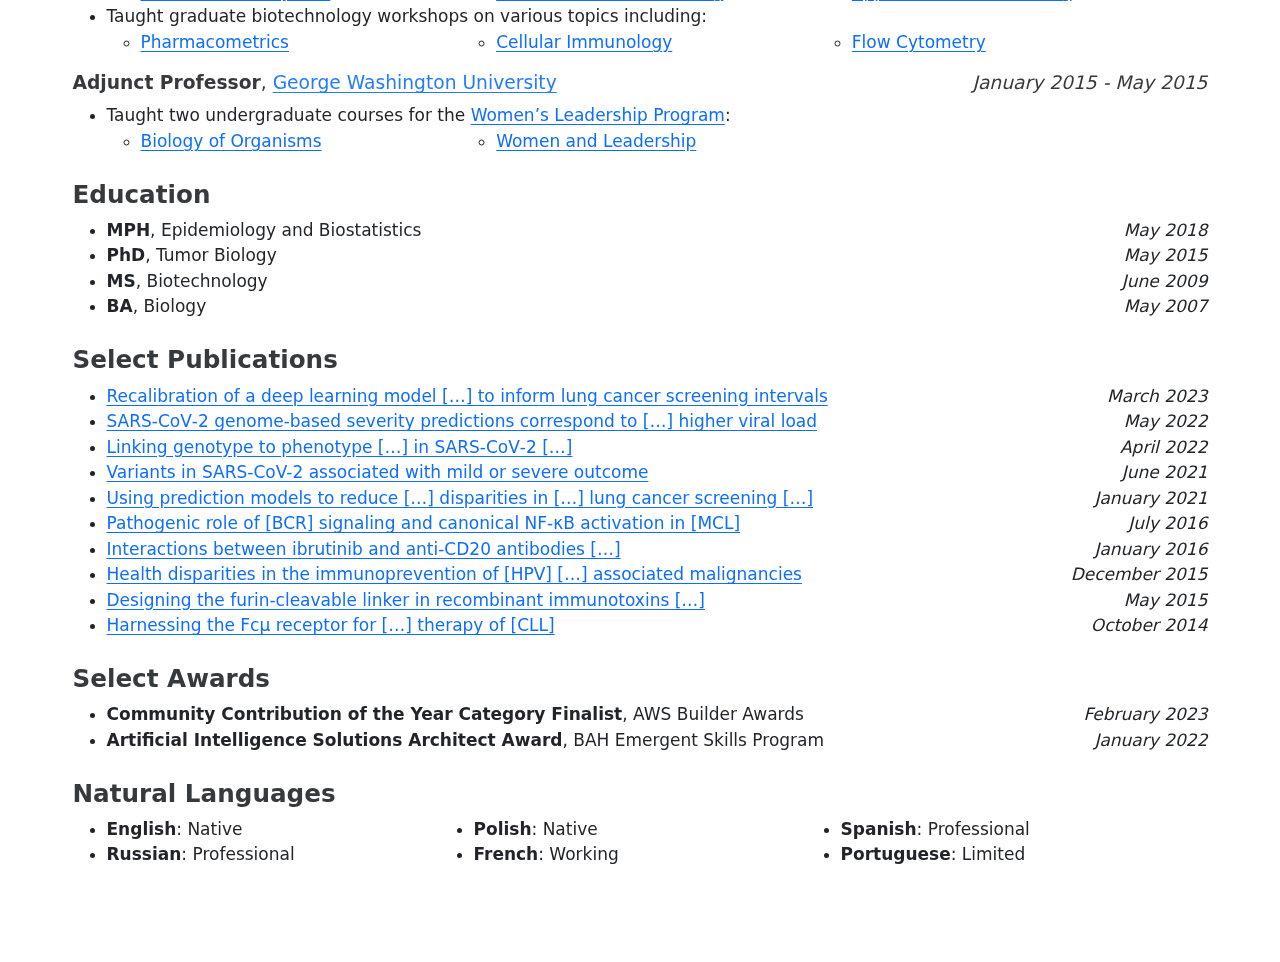
==== commit 682b2cb3: "finish pdf version of cv" ====
--- a/index.html
+++ b/index.html
@@ -76,10 +76,6 @@
 <h3 class="anchored" data-anchor-id="mission">Mission</h3>
 <p>My goal is to lead the next generation of scientists and engineers in building solutions that integrate substantive expertise from diverse fields with machine intelligence. Through my work, I strive to promote open source software, such as the Quarto publishing system, which I use to build dashboards, presentations, reports, websites, and other digital deliverables. Overall, I aim to leverage my broad scientific background and technical expertise to help transform the promises of science and technology into a better future for all of humanity.</p>
 </section>
-<section id="technologies" class="level3">
-<h3 class="anchored" data-anchor-id="technologies">Technologies</h3>
-<p><img src="https://img.shields.io/badge/-API_Gateway-blue?logo=amazonapigateway&amp;logoColor=white&amp;color.png" class="img-fluid"> <img src="https://img.shields.io/badge/-Airflow-blue?logo=apacheairflow&amp;logoColor=white&amp;color.png" class="img-fluid"> <img src="https://img.shields.io/badge/-Alacritty-blue?logo=Alacritty&amp;logoColor=white&amp;color.png" class="img-fluid"> <img src="https://img.shields.io/badge/-Anaconda-blue?logo=Anaconda&amp;logoColor=white&amp;color.png" class="img-fluid"> <img src="https://img.shields.io/badge/-Artifacts-blue?logo=azureartifacts&amp;logoColor=white&amp;color.png" class="img-fluid"> <img src="https://img.shields.io/badge/-Azure-blue?logo=microsoftazure&amp;logoColor=white&amp;color.png" class="img-fluid"> <img src="https://img.shields.io/badge/-Bash-blue?logo=gnu-bash&amp;logoColor=white&amp;color.png" class="img-fluid"> <img src="https://img.shields.io/badge/-Bootstrap-blue?logo=bootstrap&amp;logoColor=white&amp;color.png" class="img-fluid"> <img src="https://img.shields.io/badge/-CloudWatch-blue?logo=amazoncloudwatch&amp;logoColor=white&amp;color.png" class="img-fluid"> <img src="https://img.shields.io/badge/-D3-blue?logo=d3dotjs&amp;logoColor=white&amp;color.png" class="img-fluid"> <img src="https://img.shields.io/badge/-DVC-blue?logo=dvc&amp;logoColor=white&amp;color.png" class="img-fluid"> <img src="https://img.shields.io/badge/-Dask-blue?logo=dask&amp;logoColor=white&amp;color.png" class="img-fluid"> <img src="https://img.shields.io/badge/-DataGrip-blue?logo=datagrip&amp;logoColor=white&amp;color.png" class="img-fluid"> <img src="https://img.shields.io/badge/-Data_Explorer-blue?logo=azuredataexplorer&amp;logoColor=white&amp;color.png" class="img-fluid"> <img src="https://img.shields.io/badge/-Databricks-blue?logo=databricks&amp;logoColor=white&amp;color.png" class="img-fluid"> <img src="https://img.shields.io/badge/-DevOps-blue?logo=azuredevops&amp;logoColor=white&amp;color.png" class="img-fluid"> <img src="https://img.shields.io/badge/-Django-blue?logo=django&amp;logoColor=white&amp;color.png" class="img-fluid"> <img src="https://img.shields.io/badge/-Docker-blue?logo=docker&amp;logoColor=white&amp;color.png" class="img-fluid"> <img src="https://img.shields.io/badge/-DocumentDB-blue?logo=amazondocumentdb&amp;logoColor=white&amp;color.png" class="img-fluid"> <img src="https://img.shields.io/badge/-DynamoDB-blue?logo=amazondynamodb&amp;logoColor=white&amp;color.png" class="img-fluid"> <img src="https://img.shields.io/badge/-EC2-blue?logo=amazonec2&amp;logoColor=white&amp;color.png" class="img-fluid"> <img src="https://img.shields.io/badge/-ECS-blue?logo=amazonecs&amp;logoColor=white&amp;color.png" class="img-fluid"> <img src="https://img.shields.io/badge/-EKS-blue?logo=amazoneks&amp;logoColor=white&amp;color.png" class="img-fluid"> <img src="https://img.shields.io/badge/-Emacs-blue?logo=gnuemacs&amp;logoColor=white&amp;color.png" class="img-fluid"> <img src="https://img.shields.io/badge/-Fargate-blue?logo=awsfargate&amp;logoColor=white&amp;color.png" class="img-fluid"> <img src="https://img.shields.io/badge/-FastAPI-blue?logo=fastapi&amp;logoColor=white&amp;color.png" class="img-fluid"> <img src="https://img.shields.io/badge/-Flask-blue?logo=flask&amp;logoColor=white&amp;color.png" class="img-fluid"> <img src="https://img.shields.io/badge/-Functions-blue?logo=azurefunctions&amp;logoColor=white&amp;color.png" class="img-fluid"> <img src="https://img.shields.io/badge/-GIMP-blue?logo=gimp&amp;logoColor=white&amp;color.png" class="img-fluid"> <img src="https://img.shields.io/badge/-GNU-blue?logo=gnu&amp;logoColor=white&amp;color.png" class="img-fluid"> <img src="https://img.shields.io/badge/-Git-blue?logo=git&amp;logoColor=white&amp;color.png" class="img-fluid"> <img src="https://img.shields.io/badge/-GitHub-blue?logo=github&amp;logoColor=white&amp;color.png" class="img-fluid"> <img src="https://img.shields.io/badge/-GitHub_Actions-blue?logo=githubactions&amp;logoColor=white&amp;color.png" class="img-fluid"> <img src="https://img.shields.io/badge/-GitLab-blue?logo=gitlab&amp;logoColor=white&amp;color.png" class="img-fluid"> <img src="https://img.shields.io/badge/-HTML-blue?logo=html5&amp;logoColor=white&amp;color.png" class="img-fluid"> <img src="https://img.shields.io/badge/-HTTPie-blue?logo=httpie&amp;logoColor=white&amp;color.png" class="img-fluid"> <img src="https://img.shields.io/badge/-Homebrew-blue?logo=homebrew&amp;logoColor=white&amp;color.png" class="img-fluid"> <img src="https://img.shields.io/badge/-Hyper-blue?logo=hyper&amp;logoColor=white&amp;color.png" class="img-fluid"> <img src="https://img.shields.io/badge/-IAM-blue?logo=amazoniam&amp;logoColor=white&amp;color.png" class="img-fluid"> <img src="https://img.shields.io/badge/-Inkscape-blue?logo=inkscape&amp;logoColor=white&amp;color.png" class="img-fluid"> <img src="https://img.shields.io/badge/-JSON-blue?logo=json&amp;logoColor=white&amp;color.png" class="img-fluid"> <img src="https://img.shields.io/badge/-JavaScript-blue?logo=javascript&amp;logoColor=white&amp;color.png" class="img-fluid"> <img src="https://img.shields.io/badge/-Jira-blue?logo=jirasoftware&amp;logoColor=white&amp;color.png" class="img-fluid"> <img src="https://img.shields.io/badge/-Julia-blue?logo=julia&amp;logoColor=white&amp;color.png" class="img-fluid"> <img src="https://img.shields.io/badge/-Jupyter-blue?logo=jupyter&amp;logoColor=white&amp;color.png" class="img-fluid"> <img src="https://img.shields.io/badge/-Keras-blue?logo=keras&amp;logoColor=white&amp;color.png" class="img-fluid"> <img src="https://img.shields.io/badge/-Kubernetes-blue?logo=kubernetes&amp;logoColor=white&amp;color.png" class="img-fluid"> <img src="https://img.shields.io/badge/-LaTeX-blue?logo=latex&amp;logoColor=white&amp;color.png" class="img-fluid"> <img src="https://img.shields.io/badge/-Lambda-blue?logo=awslambda&amp;logoColor=white&amp;color.png" class="img-fluid"> <img src="https://img.shields.io/badge/-Linux-blue?logo=linux&amp;logoColor=white&amp;color.png" class="img-fluid"> <img src="https://img.shields.io/badge/-Lua-blue?logo=lua&amp;logoColor=white&amp;color.png" class="img-fluid"> <img src="https://img.shields.io/badge/-Markdown-blue?logo=markdown&amp;logoColor=white&amp;color.png" class="img-fluid"> <img src="https://img.shields.io/badge/-Mermaid-blue?logo=mermaid&amp;logoColor=white&amp;color.png" class="img-fluid"> <img src="https://img.shields.io/badge/-MongoDB-blue?logo=mongodb&amp;logoColor=white&amp;color.png" class="img-fluid"> <img src="https://img.shields.io/badge/-MySQL-blue?logo=mysql&amp;logoColor=white&amp;color.png" class="img-fluid"> <img src="https://img.shields.io/badge/-NPM-blue?logo=npm&amp;logoColor=white&amp;color.png" class="img-fluid"> <img src="https://img.shields.io/badge/-Neovim-blue?logo=neovim&amp;logoColor=white&amp;color.png" class="img-fluid"> <img src="https://img.shields.io/badge/-Node-blue?logo=nodedotjs&amp;logoColor=white&amp;color.png" class="img-fluid"> <img src="https://img.shields.io/badge/-NumPy-blue?logo=numpy&amp;logoColor=white&amp;color.png" class="img-fluid"> <img src="https://img.shields.io/badge/-OBS-blue?logo=obsstudio&amp;logoColor=white&amp;color.png" class="img-fluid"> <img src="https://img.shields.io/badge/-Observable-blue?logo=observable&amp;logoColor=white&amp;color.png" class="img-fluid"> <img src="https://img.shields.io/badge/-Obsidian-blue?logo=obsidian&amp;logoColor=white&amp;color.png" class="img-fluid"> <img src="https://img.shields.io/badge/-OpenCV-blue?logo=opencv&amp;logoColor=white&amp;color.png" class="img-fluid"> <img src="https://img.shields.io/badge/-Pandas-blue?logo=pandas&amp;logoColor=white&amp;color.png" class="img-fluid"> <img src="https://img.shields.io/badge/-Pipelines-blue?logo=azurepipelines&amp;logoColor=white&amp;color.png" class="img-fluid"> <img src="https://img.shields.io/badge/-Plotly-blue?logo=plotly&amp;logoColor=white&amp;color.png" class="img-fluid"> <img src="https://img.shields.io/badge/-PostgreSQL-blue?logo=postgresql&amp;logoColor=white&amp;color.png" class="img-fluid"> <img src="https://img.shields.io/badge/-PyCharm-blue?logo=pycharm&amp;logoColor=white&amp;color.png" class="img-fluid"> <img src="https://img.shields.io/badge/-PyPI-blue?logo=pypi&amp;logoColor=white&amp;color.png" class="img-fluid"> <img src="https://img.shields.io/badge/-PyScaffold-blue?logo=pyscaffold&amp;logoColor=white&amp;color.png" class="img-fluid"> <img src="https://img.shields.io/badge/-PyTorch-blue?logo=pytorch&amp;logoColor=white&amp;color.png" class="img-fluid"> <img src="https://img.shields.io/badge/-Pydantic-blue?logo=pydantic&amp;logoColor=white&amp;color.png" class="img-fluid"> <img src="https://img.shields.io/badge/-Pytest-blue?logo=pytest&amp;logoColor=white&amp;color.png" class="img-fluid"> <img src="https://img.shields.io/badge/-Python-informational?logo=python&amp;logoColor=white&amp;color.png" class="img-fluid"> <img src="https://img.shields.io/badge/-Quip-blue?logo=quip&amp;logoColor=white&amp;color.png" class="img-fluid"> <img src="https://img.shields.io/badge/-R-blue?logo=r&amp;logoColor=white&amp;color.png" class="img-fluid"> <img src="https://img.shields.io/badge/-RDS-blue?logo=amazonrds&amp;logoColor=white&amp;color.png" class="img-fluid"> <img src="https://img.shields.io/badge/-RStudio-blue?logo=rstudio&amp;logoColor=white&amp;color.png" class="img-fluid"> <img src="https://img.shields.io/badge/-React-blue?logo=react&amp;logoColor=white&amp;color.png" class="img-fluid"> <img src="https://img.shields.io/badge/-Redshift-blue?logo=amazonredshift&amp;logoColor=white&amp;color.png" class="img-fluid"> <img src="https://img.shields.io/badge/-Reveal-blue?logo=revealdotjs&amp;logoColor=white&amp;color.png" class="img-fluid"> <img src="https://img.shields.io/badge/-Route_53-blue?logo=amazonroute53&amp;logoColor=white&amp;color.png" class="img-fluid"> <img src="https://img.shields.io/badge/-S3-blue?logo=amazons3&amp;logoColor=white&amp;color.png" class="img-fluid"> <img src="https://img.shields.io/badge/-SQLAlchemy-blue?logo=sqlalchemy&amp;logoColor=white&amp;color.png" class="img-fluid"> <img src="https://img.shields.io/badge/-SQLite-blue?logo=sqlite&amp;logoColor=white&amp;color.png" class="img-fluid"> <img src="https://img.shields.io/badge/-SQS-blue?logo=amazonsqs&amp;logoColor=white&amp;color.png" class="img-fluid"> <img src="https://img.shields.io/badge/-SVG-blue?logo=svg&amp;logoColor=white&amp;color.png" class="img-fluid"> <img src="https://img.shields.io/badge/-SciPy-blue?logo=scipy&amp;logoColor=white&amp;color.png" class="img-fluid"> <img src="https://img.shields.io/badge/-Selenium-blue?logo=selenium&amp;logoColor=white&amp;color.png" class="img-fluid"> <img src="https://img.shields.io/badge/-Sklearn-blue?logo=scikit-learn&amp;logoColor=white&amp;color.png" class="img-fluid"> <img src="https://img.shields.io/badge/-Spacemacs-blue?logo=spacemacs&amp;logoColor=white&amp;color.png" class="img-fluid"> <img src="https://img.shields.io/badge/-Spark-blue?logo=apachespark&amp;logoColor=white&amp;color.png" class="img-fluid"> <img src="https://img.shields.io/badge/-Streamlit-blue?logo=streamlit&amp;logoColor=white&amp;color.png" class="img-fluid"> <img src="https://img.shields.io/badge/-Swift-blue?logo=swift&amp;logoColor=white&amp;color.png" class="img-fluid"> <img src="https://img.shields.io/badge/-TensorFlow-blue?logo=tensorflow&amp;logoColor=white&amp;color.png" class="img-fluid"> <img src="https://img.shields.io/badge/-Tidyverse-blue?logo=tidyverse&amp;logoColor=white&amp;color.png" class="img-fluid"> <img src="https://img.shields.io/badge/-VSCode-blue?logo=visualstudiocode&amp;logoColor=white&amp;color.png" class="img-fluid"> <img src="https://img.shields.io/badge/-VSCodium-blue?logo=vscodium&amp;logoColor=white&amp;color.png" class="img-fluid"> <img src="https://img.shields.io/badge/-Vim-blue?logo=vim&amp;logoColor=white&amp;color.png" class="img-fluid"> <img src="https://img.shields.io/badge/-WebStorm-blue?logo=webstorm&amp;logoColor=white&amp;color.png" class="img-fluid"> <img src="https://img.shields.io/badge/-conda--forge-blue?logo=conda-forge&amp;logoColor=white&amp;color.png" class="img-fluid"> <img src="https://img.shields.io/badge/-iOS-blue?logo=ios&amp;logoColor=white&amp;color.png" class="img-fluid"> <img src="https://img.shields.io/badge/-iTerm-blue?logo=iterm2&amp;logoColor=white&amp;color.png" class="img-fluid"> <img src="https://img.shields.io/badge/-macOS-blue?logo=apple&amp;logoColor=white&amp;color.png" class="img-fluid"> <img src="https://img.shields.io/badge/-spaCy-blue?logo=spacy&amp;logoColor=white&amp;color.png" class="img-fluid"> <img src="https://img.shields.io/badge/-tmux-blue?logo=tmux&amp;logoColor=white&amp;color.png" class="img-fluid"> <img src="https://img.shields.io/badge/-zsh-blue?logo=zsh&amp;logoColor=white&amp;color.png" class="img-fluid"></p>
-</section>
 <section id="recent-experience" class="level3">
 <h3 class="anchored" data-anchor-id="recent-experience">Recent Experience</h3>
 <section id="lead-instructor-general-assembly-july-2019-present" class="level5">
@@ -164,16 +160,7 @@
 <li>Spearheaded interdisciplinary COVID‑19 <a href="https://www.boozallen.com/c/insight/blog/epimaps-data-visualization-for-healthcare">visualization</a>, <a href="https://mskar.github.io/var">genomics</a>, and statistical modeling efforts</li>
 <li>Obtained the <a href="https://www.credly.com/badges/99aa294a-2b69-40f2-a607-0e7b91ffb5f6/public_url" class="italic">Microsoft Azure Data Scientist Associate</a> certification</li>
 </ul>
-</section>
-<section id="adjunct-professor-george-washington-university-september-2021-december-2023" class="level5">
-<h5 class="anchored" data-anchor-id="adjunct-professor-george-washington-university-september-2021-december-2023"><span style="font-weight: 900;">Adjunct Professor</span>, <a href="https://www.gwu.edu">George Washington University</a> <span class="cvdate">September 2021 ‑ December 2023</span></h5>
-<ul>
-<li>Taught two undergraduate courses for the <a href="https://wlp.gwu.edu">Women’s Leadership Program</a>:
-<ul>
-<li><a href="https://wlp.gwu.edu/science-health-and-medicine#:~:text=Introductory%20Biology%3A%20Biology%20of%20Organisms">Biology of Organisms</a></li>
-<li><a href="https://wlp.gwu.edu/science-health-and-medicine#:~:text=Biology%20of%20Organisms-,Symposium,-The%20weekly%20symposia">Women and Leadership</a></li>
-</ul></li>
-</ul>
+<p><br> <br> <br></p>
 </section>
 <section id="biomedical-scientist-national-institutes-of-health-june-2009-april-2021" class="level5">
 <h5 class="anchored" data-anchor-id="biomedical-scientist-national-institutes-of-health-june-2009-april-2021"><span style="font-weight: 900;">Biomedical Scientist</span>, <a href="https://www.nih.gov">National Institutes of Health</a> <span class="cvdate">June 2009 ‑ April 2021</span></h5>
@@ -209,77 +196,64 @@
 </ul></li>
 </ul>
 </section>
+<section id="adjunct-professor-george-washington-university-january-2015-may-2015" class="level5">
+<h5 class="anchored" data-anchor-id="adjunct-professor-george-washington-university-january-2015-may-2015"><span style="font-weight: 900;">Adjunct Professor</span>, <a href="https://www.gwu.edu">George Washington University</a> <span class="cvdate">January 2015 ‑ May 2015</span></h5>
+<ul>
+<li>Taught two undergraduate courses for the <a href="https://wlp.gwu.edu">Women’s Leadership Program</a>:
+<ul>
+<li><a href="https://wlp.gwu.edu/science-health-and-medicine#:~:text=Introductory%20Biology%3A%20Biology%20of%20Organisms">Biology of Organisms</a></li>
+<li><a href="https://wlp.gwu.edu/science-health-and-medicine#:~:text=Biology%20of%20Organisms-,Symposium,-The%20weekly%20symposia">Women and Leadership</a></li>
+</ul></li>
+</ul>
+</section>
 </section>
 <section id="education" class="level3">
 <h3 class="anchored" data-anchor-id="education">Education</h3>
-<section id="mph-epidemiology-and-biostatistics-may-2018" class="level5">
-<h5 class="anchored" data-anchor-id="mph-epidemiology-and-biostatistics-may-2018"><span style="font-weight: 900;">MPH</span>, Epidemiology and Biostatistics <span class="cvdate">May 2018</span></h5>
-</section>
-<section id="phd-tumor-biology-may-2015" class="level5">
-<h5 class="anchored" data-anchor-id="phd-tumor-biology-may-2015"><span style="font-weight: 900;">PhD</span>, Tumor Biology <span class="cvdate">May 2015</span></h5>
-</section>
-<section id="ms-biotechnology-june-2009" class="level5">
-<h5 class="anchored" data-anchor-id="ms-biotechnology-june-2009"><span style="font-weight: 900;">MS</span>, Biotechnology <span class="cvdate">June 2009</span></h5>
-</section>
-<section id="ba-biology-may-2007" class="level5">
-<h5 class="anchored" data-anchor-id="ba-biology-may-2007"><span style="font-weight: 900;">BA</span>, Biology <span class="cvdate">May 2007</span></h5>
-</section>
+<ul>
+<li><span style="font-weight: 900;">MPH</span>, Epidemiology and Biostatistics <span class="cvdate">May 2018</span></li>
+<li><span style="font-weight: 900;">PhD</span>, Tumor Biology <span class="cvdate">May 2015</span></li>
+<li><span style="font-weight: 900;">MS</span>, Biotechnology <span class="cvdate">June 2009</span></li>
+<li><span style="font-weight: 900;">BA</span>, Biology <span class="cvdate">May 2007</span></li>
+</ul>
+</section>
+<section id="select-publications" class="level3">
+<h3 class="anchored" data-anchor-id="select-publications">Select Publications</h3>
+<div class="pubs">
+<ul>
+<li><a href="https://jamanetwork.com/journals/jamanetworkopen/fullarticle/2802522">Recalibration of a deep learning model […] to inform lung cancer screening intervals</a> <span class="cvdate">March 2023</span></li>
+<li><a href="https://www.ncbi.nlm.nih.gov/pmc/articles/PMC9173902">SARS‐CoV‐2 genome‐based severity predictions correspond to […] higher viral load</a> <span class="cvdate">May 2022</span></li>
+<li><a href="https://virological.org/t/linking-genotype-to-phenotype-further-exploration-of-mutations-in-sars-cov-2-associated-with-mild-or-severe-outcomes/794">Linking genotype to phenotype […] in SARS‐CoV‐2 […]</a> <span class="cvdate">April 2022</span></li>
+<li><a href="https://www.ncbi.nlm.nih.gov/pmc/articles/PMC8385248">Variants in SARS-CoV-2 associated with mild or severe outcome</a> <span class="cvdate">June 2021</span></li>
+<li><a href="https://www.ncbi.nlm.nih.gov/pmc/articles/PMC8562965">Using prediction models to reduce […] disparities in […] lung cancer screening […]</a> <span class="cvdate">January 2021</span></li>
+<li><a href="https://www.ncbi.nlm.nih.gov/pmc/articles/PMC4937360">Pathogenic role of [BCR] signaling and canonical NF-κB activation in [MCL]</a> <span class="cvdate">July 2016</span></li>
+<li><a href="https://www.ncbi.nlm.nih.gov/pmc/articles/PMC4703510">Interactions between ibrutinib and anti‐CD20 antibodies […]</a> <span class="cvdate">January 2016</span></li>
+<li><a href="https://www.ncbi.nlm.nih.gov/pmc/articles/PMC4682020">Health disparities in the immunoprevention of [HPV] […] associated malignancies</a> <span class="cvdate">December 2015</span></li>
+<li><a href="https://www.ncbi.nlm.nih.gov/pmc/articles/PMC7724502">Designing the furin‐cleavable linker in recombinant immunotoxins […]</a> <span class="cvdate">May 2015</span></li>
+<li><a href="https://www.ncbi.nlm.nih.gov/pmc/articles/PMC4268434">Harnessing the Fcμ receptor for […] therapy of [CLL]</a> <span class="cvdate">October 2014</span></li>
+</ul>
+</div>
+</section>
+<section id="select-awards" class="level3">
+<h3 class="anchored" data-anchor-id="select-awards">Select Awards</h3>
+<div class="awards">
+<ul>
+<li><span style="font-weight: 900;">Community Contribution of the Year Category Finalist</span>, AWS Builder Awards <span class="cvdate">February 2023</span></li>
+<li><span style="font-weight: 900;">Artificial Intelligence Solutions Architect Award</span>, BAH Emergent Skills Program <span class="cvdate">January 2022</span></li>
+</ul>
+</div>
 </section>
 <section id="natural-languages" class="level3">
 <h3 class="anchored" data-anchor-id="natural-languages">Natural Languages</h3>
 <div class="langs">
 <ul>
-<li>English: Native</li>
-<li>Polish: Native</li>
-<li>Spanish: Professional</li>
-<li>Russian: Professional</li>
-<li>French: Working</li>
-<li>Portuguese: Limited</li>
+<li><span style="font-weight: 900;">English</span>: Native</li>
+<li><span style="font-weight: 900;">Polish</span>: Native</li>
+<li><span style="font-weight: 900;">Spanish</span>: Professional</li>
+<li><span style="font-weight: 900;">Russian</span>: Professional</li>
+<li><span style="font-weight: 900;">French</span>: Working</li>
+<li><span style="font-weight: 900;">Portuguese</span>: Limited</li>
 </ul>
 </div>
-</section>
-<section id="select-publications" class="level3">
-<h3 class="anchored" data-anchor-id="select-publications">Select Publications</h3>
-<div class="pubs">
-<ul>
-<li><span style="font-weight: 900;">JAMA Netw Open</span>, <a href="https://jamanetwork.com/journals/jamanetworkopen/fullarticle/2802522">Recalibration of a deep learning model […] to inform lung cancer screening intervals</a> <span class="cvdate">March 2023</span></li>
-<li><span style="font-weight: 900;">Glob Health Epidemiol Genom</span>, <a href="https://www.ncbi.nlm.nih.gov/pmc/articles/PMC9173902">SARS‐CoV‐2 genome‐based severity predictions correspond to […] higher viral load</a> <span class="cvdate">May 2022</span></li>
-<li><span style="font-weight: 900;">Virological</span>, <a href="https://virological.org/t/linking-genotype-to-phenotype-further-exploration-of-mutations-in-sars-cov-2-associated-with-mild-or-severe-outcomes/794">Linking genotype to phenotype […] in SARS‐CoV‐2 […]</a> <span class="cvdate">April 2022</span></li>
-<li><span style="font-weight: 900;">Evol Med Public Health</span>, <a href="https://www.ncbi.nlm.nih.gov/pmc/articles/PMC8385248">Variants in SARS-CoV-2 associated with mild or severe outcome</a> <span class="cvdate">June 2021</span></li>
-<li><span style="font-weight: 900;">J Natl Cancer Inst</span>, <a href="https://www.ncbi.nlm.nih.gov/pmc/articles/PMC8562965">Using prediction models to reduce […] disparities in […] lung cancer screening […]</a> <span class="cvdate">January 2021</span></li>
-<li><span style="font-weight: 900;">Clin Cancer Res</span>, <a href="https://www.ncbi.nlm.nih.gov/pmc/articles/PMC4703510">Interactions between ibrutinib and anti‐CD20 antibodies […]</a> <span class="cvdate">January 2016</span></li>
-<li><span style="font-weight: 900;">Bioconjug Chem</span>, <a href="https://www.ncbi.nlm.nih.gov/pmc/articles/PMC7724502">Designing the furin‐cleavable linker in recombinant immunotoxins […]</a> <span class="cvdate">May 2015</span></li>
-<li><span style="font-weight: 900;">Front Public Health</span>, <a href="https://www.ncbi.nlm.nih.gov/pmc/articles/PMC4682020">Health disparities in the immunoprevention of [HPV] […] associated malignancies</a> <span class="cvdate">December 2015</span></li>
-<li><span style="font-weight: 900;">Blood</span>, <a href="https://www.ncbi.nlm.nih.gov/pmc/articles/PMC4937360">Pathogenic role of [BCR] signaling and canonical NF-κB activation in [MCL]</a> <span class="cvdate">July 2016</span></li>
-<li><span style="font-weight: 900;">Cancer Res</span>, <a href="https://www.ncbi.nlm.nih.gov/pmc/articles/PMC4268434">Harnessing the Fcμ receptor for […] therapy of [CLL]</a> <span class="cvdate">October 2014</span></li>
-</ul>
-</div>
-</section>
-<section id="select-awards" class="level3">
-<h3 class="anchored" data-anchor-id="select-awards">Select Awards</h3>
-<div class="awards">
-<ul>
-<li><span style="font-weight: 900;">Community Contribution of the Year Category Finalist</span>, AWS Builder Awards <span class="cvdate">February 2023</span></li>
-<li><span style="font-weight: 900;">Artificial Intelligence Solutions Architect Award</span>, BAH Emergent Skills Program <span class="cvdate">January 2022</span></li>
-<li><span style="font-weight: 900;">Trans‐Fellowship Research Award</span>, Cancer Prevention Fellowship Program <span class="cvdate">June 2019</span></li>
-<li><span style="font-weight: 900;">Fellows Award for Research Excellence</span>, National Institutes of Health <span class="cvdate">June 2015</span></li>
-<li><span style="font-weight: 900;">Orloff Science Award</span>, National Heart, Lung, Blood Institute <span class="cvdate">October 2014</span></li>
-<li><span style="font-weight: 900;">Director’s Science Award</span>, National Heart, Lung, Blood Institute <span class="cvdate">January 2014</span></li>
-</ul>
-</div>
-<script src="../scripts/time.js"></script>
-<script>
-const tooltipTriggerList = document.querySelectorAll('[data-bs-toggle="tooltip"]')
-const tooltipList = [...tooltipTriggerList].map(tooltipTriggerEl => new bootstrap.Tooltip(tooltipTriggerEl))
-</script>
-<style>
-div#quarto-sidebar-glass { display: none !important; }
-ul.navbar-nav.navbar-nav-scroll { -webkit-flex-direction: row !important; }
-#quarto-sidebar { padding: 0px; overflow-x: hidden !important; }
-#quarto-sidebar > * { padding: 0px; }
-@media only screen and (max-width: 991px) { #quarto-search { display: none !important; } #quarto-sidebar { padding: 0px 9px 0px 9px !important; } }
-@media only screen and (max-width: 767px) { div.cell.page-columns.page-full { display: none !important; } }
-</style>
 </section>
 
 </main>
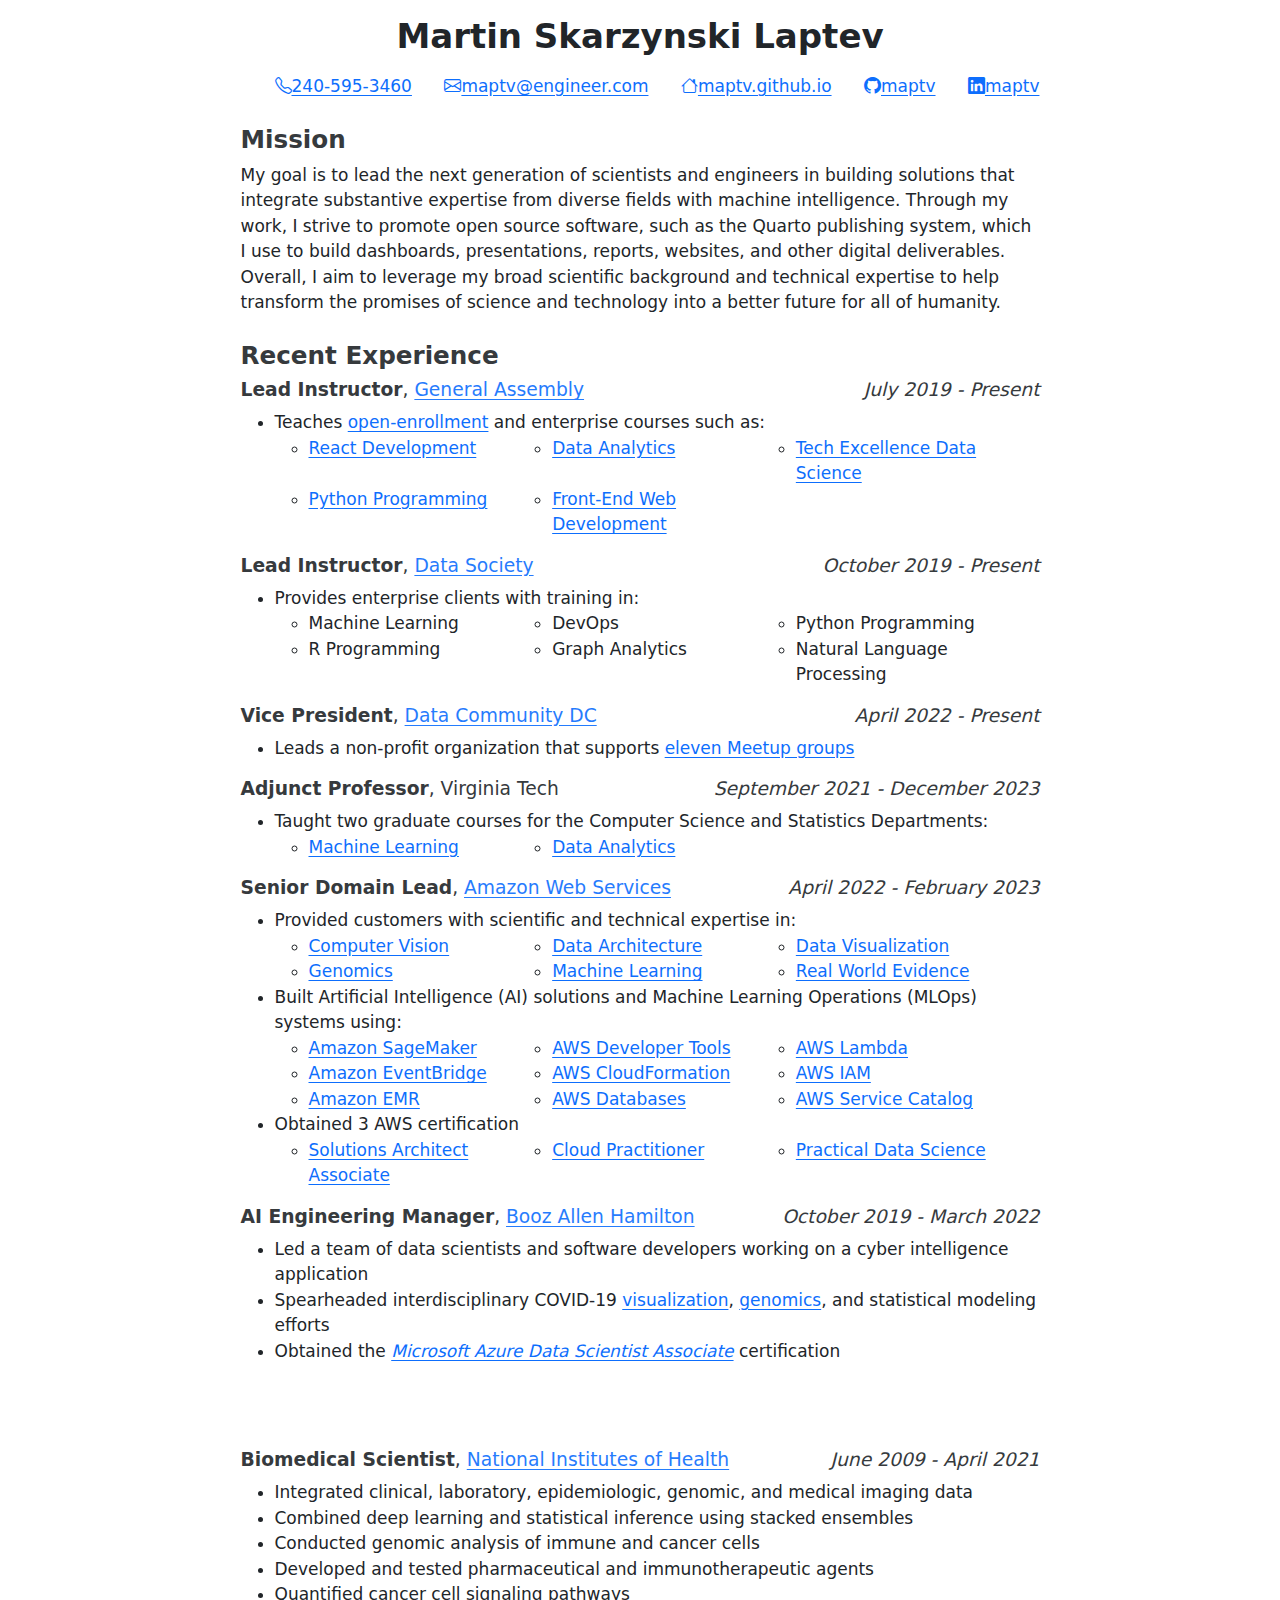
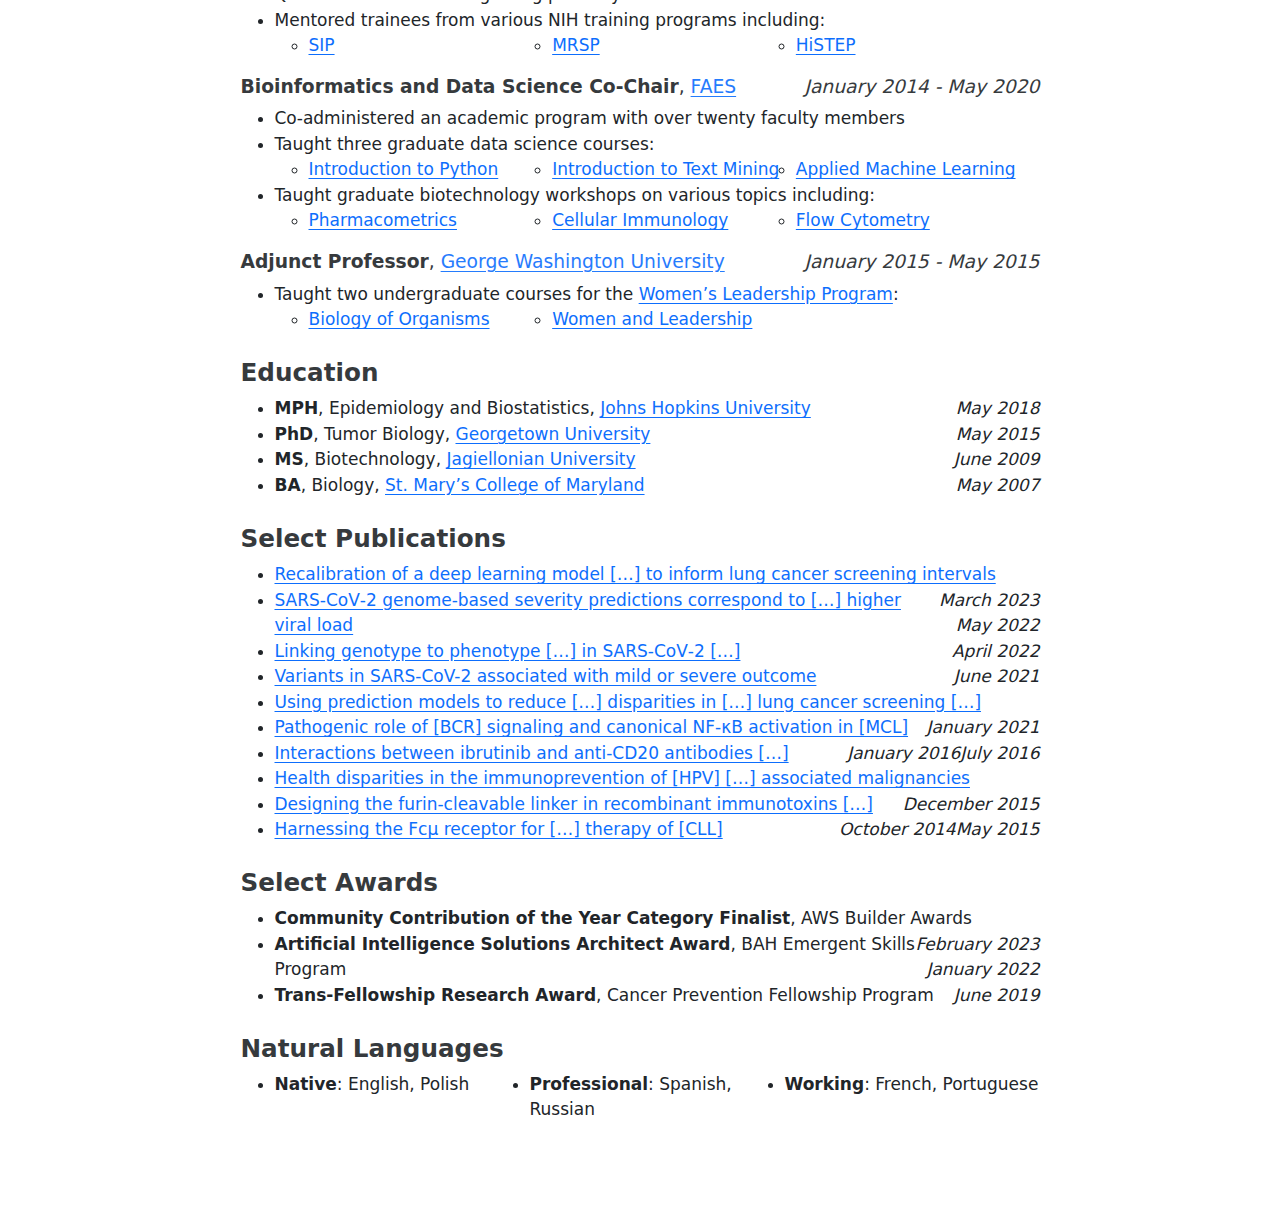
==== commit b8b965cf: "simplify list of langs" ====
--- a/index.html
+++ b/index.html
@@ -38,11 +38,11 @@
 <link rel="stylesheet" href="cv.css">
 </head>
 
-<body>
-
-<div id="quarto-content" class="page-columns page-rows-contents page-layout-full">
-
-<main class="content column-page" id="quarto-document-content">
+<body class="fullcontent">
+
+<div id="quarto-content" class="page-columns page-rows-contents page-layout-article">
+
+<main class="content" id="quarto-document-content">
 
 <header id="title-block-header" class="quarto-title-block default">
 <div class="quarto-title">
@@ -51,7 +51,7 @@
 
 
 
-<div class="quarto-title-meta column-page">
+<div class="quarto-title-meta">
 
     
   
@@ -83,11 +83,11 @@
 <ul>
 <li>Teaches <a href="https://generalassemb.ly/instructors/martin-skarzynski/23420">open-enrollment</a> and enterprise courses such as:
 <ul>
+<li><a href="https://generalassemb.ly/education/react-development">React Development</a></li>
 <li><a href="https://generalassemb.ly/education/data-analytics">Data Analytics</a></li>
-<li><a href="https://generalassemb.ly/education/front-end-web-development">Front-End Web Development</a></li>
 <li><a href="https://www.boozallen.com/e/insight/blog/path-to-technical-success">Tech Excellence Data Science</a></li>
 <li><a href="https://generalassemb.ly/education/python-programming">Python Programming</a></li>
-<li><a href="https://generalassemb.ly/education/react-development">React Development</a></li>
+<li><a href="https://generalassemb.ly/education/front-end-web-development">Front-End Web Development</a></li>
 </ul></li>
 </ul>
 </section>
@@ -97,11 +97,11 @@
 <li>Provides enterprise clients with training in:
 <ul>
 <li>Machine Learning</li>
-<li>Natural Language Processing</li>
+<li>DevOps</li>
 <li>Python Programming</li>
 <li>R Programming</li>
 <li>Graph Analytics</li>
-<li>DevOps</li>
+<li>Natural Language Processing</li>
 </ul></li>
 </ul>
 </section>
@@ -160,7 +160,7 @@
 <li>Spearheaded interdisciplinary COVID‑19 <a href="https://www.boozallen.com/c/insight/blog/epimaps-data-visualization-for-healthcare">visualization</a>, <a href="https://mskar.github.io/var">genomics</a>, and statistical modeling efforts</li>
 <li>Obtained the <a href="https://www.credly.com/badges/99aa294a-2b69-40f2-a607-0e7b91ffb5f6/public_url" class="italic">Microsoft Azure Data Scientist Associate</a> certification</li>
 </ul>
-<p><br> <br> <br></p>
+<p><br> <br></p>
 </section>
 <section id="biomedical-scientist-national-institutes-of-health-june-2009-april-2021" class="level5">
 <h5 class="anchored" data-anchor-id="biomedical-scientist-national-institutes-of-health-june-2009-april-2021"><span style="font-weight: 900;">Biomedical Scientist</span>, <a href="https://www.nih.gov">National Institutes of Health</a> <span class="cvdate">June 2009 ‑ April 2021</span></h5>
@@ -210,10 +210,10 @@
 <section id="education" class="level3">
 <h3 class="anchored" data-anchor-id="education">Education</h3>
 <ul>
-<li><span style="font-weight: 900;">MPH</span>, Epidemiology and Biostatistics <span class="cvdate">May 2018</span></li>
-<li><span style="font-weight: 900;">PhD</span>, Tumor Biology <span class="cvdate">May 2015</span></li>
-<li><span style="font-weight: 900;">MS</span>, Biotechnology <span class="cvdate">June 2009</span></li>
-<li><span style="font-weight: 900;">BA</span>, Biology <span class="cvdate">May 2007</span></li>
+<li><span style="font-weight: 900;">MPH</span>, Epidemiology and Biostatistics, <a href="https://www.jhu.edu">Johns Hopkins University</a> <span class="cvdate">May 2018</span></li>
+<li><span style="font-weight: 900;">PhD</span>, Tumor Biology, <a href="https://www.georgetown.edu">Georgetown University</a> <span class="cvdate">May 2015</span></li>
+<li><span style="font-weight: 900;">MS</span>, Biotechnology, <a href="https://en.uj.edu.pl">Jagiellonian University</a> <span class="cvdate">June 2009</span></li>
+<li><span style="font-weight: 900;">BA</span>, Biology, <a href="https://www.smcm.edu">St.&nbsp;Mary’s College of Maryland</a> <span class="cvdate">May 2007</span></li>
 </ul>
 </section>
 <section id="select-publications" class="level3">
@@ -239,6 +239,7 @@
 <ul>
 <li><span style="font-weight: 900;">Community Contribution of the Year Category Finalist</span>, AWS Builder Awards <span class="cvdate">February 2023</span></li>
 <li><span style="font-weight: 900;">Artificial Intelligence Solutions Architect Award</span>, BAH Emergent Skills Program <span class="cvdate">January 2022</span></li>
+<li><span style="font-weight: 900;">Trans‐Fellowship Research Award</span>, Cancer Prevention Fellowship Program <span class="cvdate">June 2019</span></li>
 </ul>
 </div>
 </section>
@@ -246,14 +247,24 @@
 <h3 class="anchored" data-anchor-id="natural-languages">Natural Languages</h3>
 <div class="langs">
 <ul>
-<li><span style="font-weight: 900;">English</span>: Native</li>
-<li><span style="font-weight: 900;">Polish</span>: Native</li>
-<li><span style="font-weight: 900;">Spanish</span>: Professional</li>
-<li><span style="font-weight: 900;">Russian</span>: Professional</li>
-<li><span style="font-weight: 900;">French</span>: Working</li>
-<li><span style="font-weight: 900;">Portuguese</span>: Limited</li>
+<li><span style="font-weight: 900;">Native</span>: English, Polish</li>
+<li><span style="font-weight: 900;">Professional</span>: Spanish, Russian</li>
+<li><span style="font-weight: 900;">Working</span>: French, Portuguese</li>
 </ul>
 </div>
+<script src="../scripts/time.js"></script>
+<script>
+const tooltipTriggerList = document.querySelectorAll('[data-bs-toggle="tooltip"]')
+const tooltipList = [...tooltipTriggerList].map(tooltipTriggerEl => new bootstrap.Tooltip(tooltipTriggerEl))
+</script>
+<style>
+div#quarto-sidebar-glass { display: none !important; }
+ul.navbar-nav.navbar-nav-scroll { -webkit-flex-direction: row !important; }
+#quarto-sidebar { padding: 0px; overflow-x: hidden !important; }
+#quarto-sidebar > * { padding: 0px; }
+@media only screen and (max-width: 991px) { #quarto-search { display: none !important; } #quarto-sidebar { padding: 0px 9px 0px 9px !important; } }
+@media only screen and (max-width: 767px) { div.cell.page-columns.page-full { display: none !important; } }
+</style>
 </section>
 
 </main>
